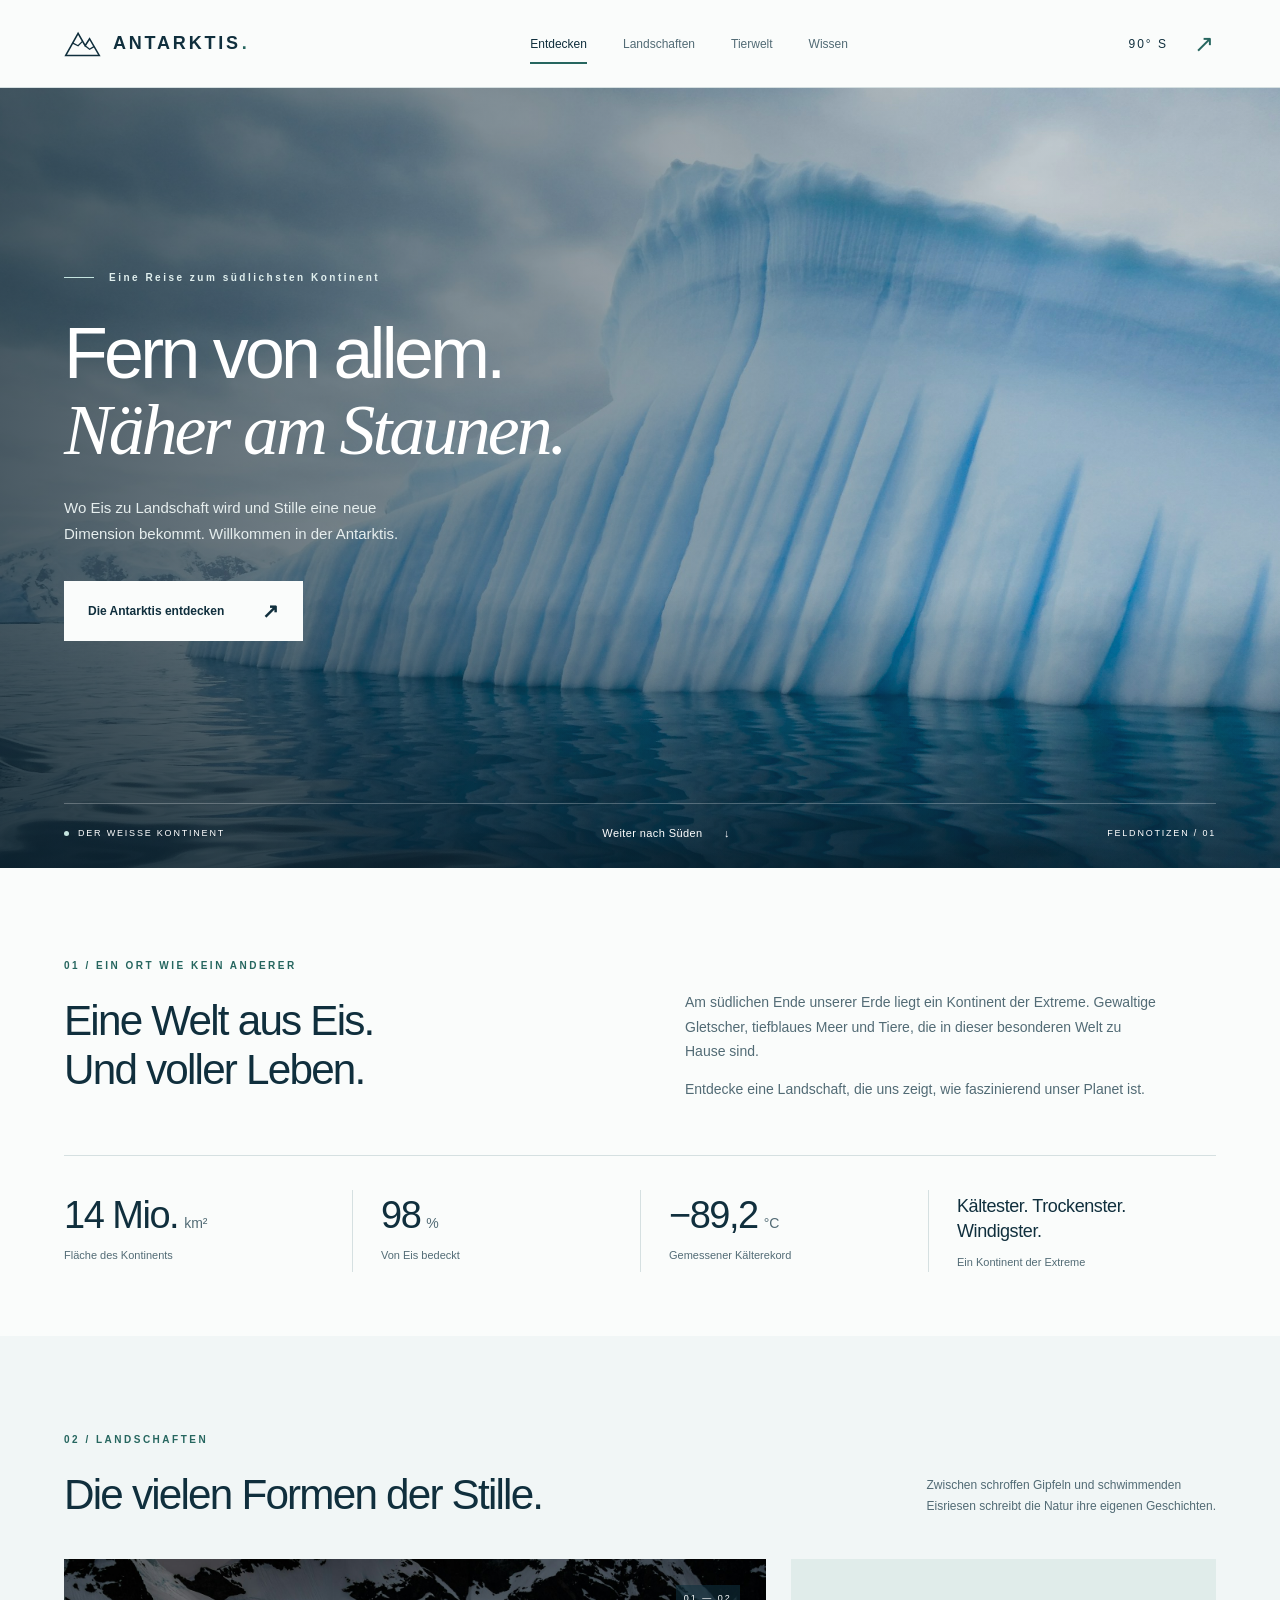
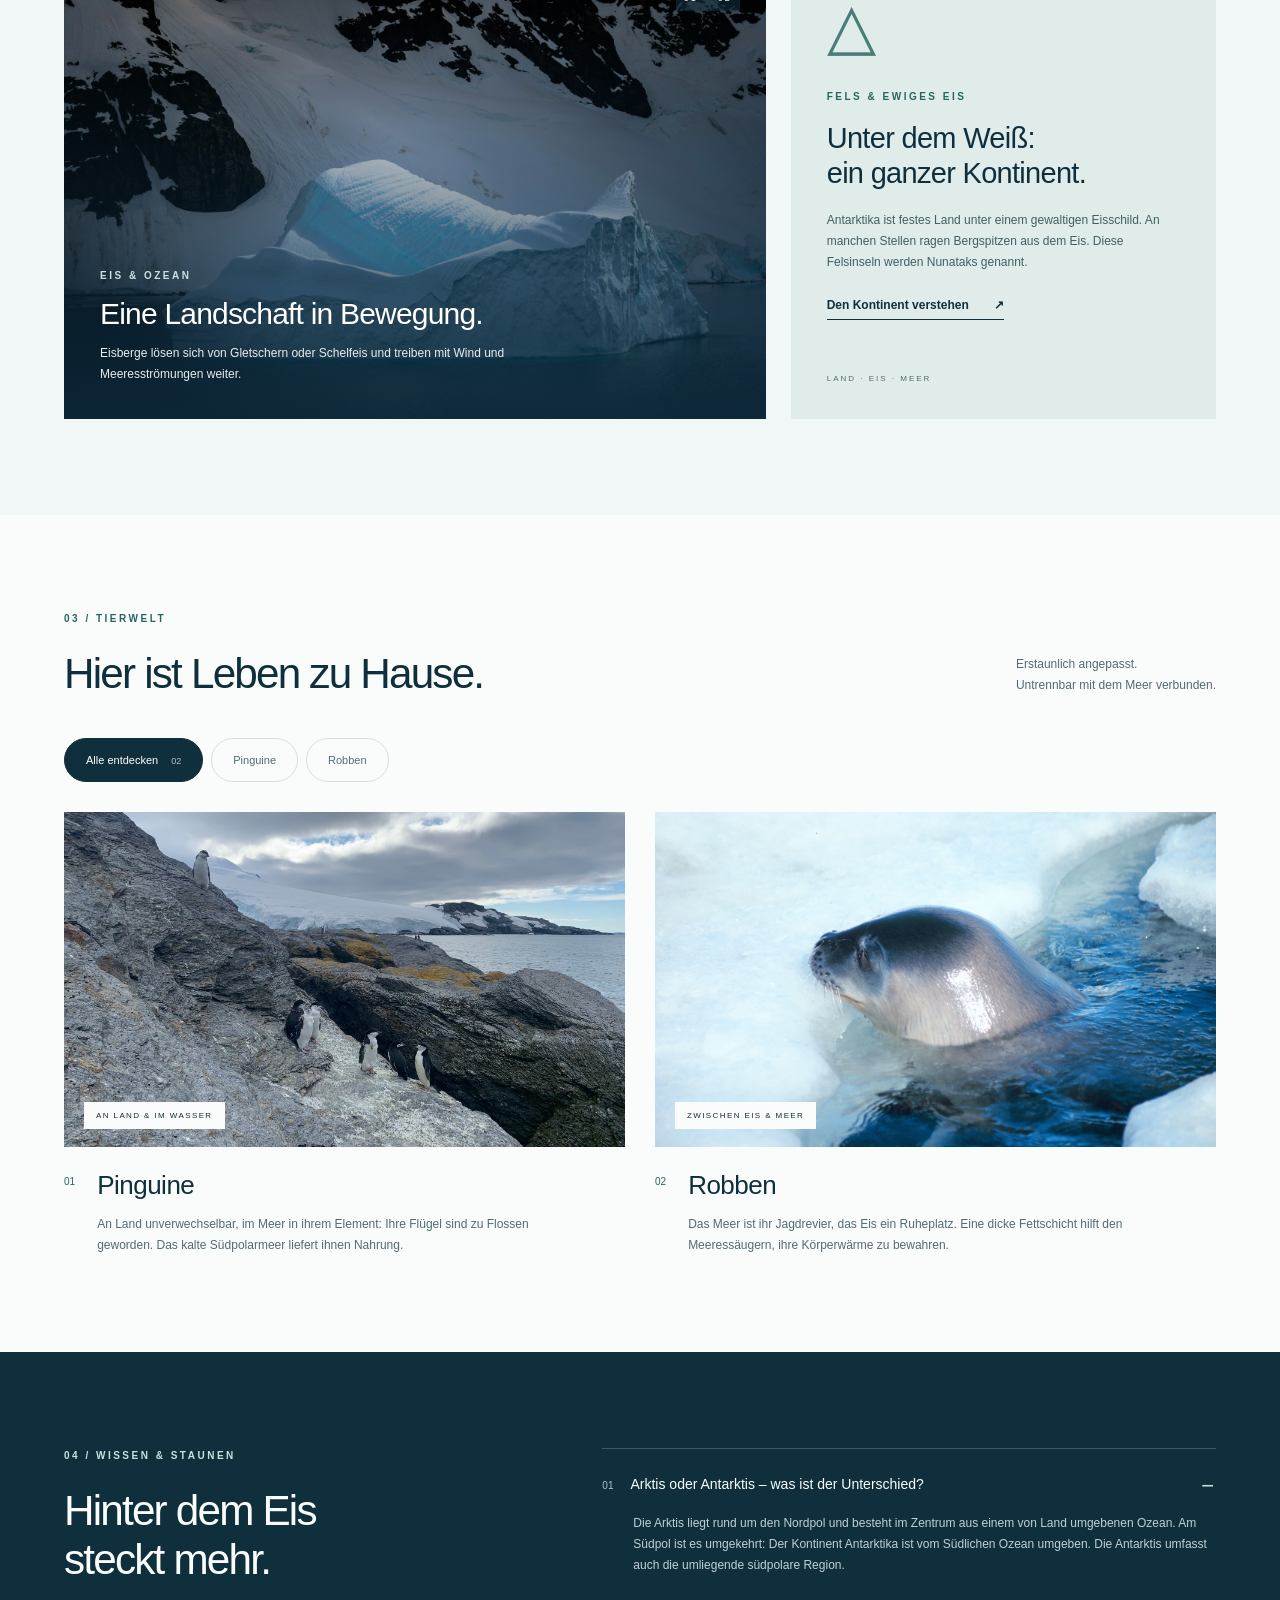
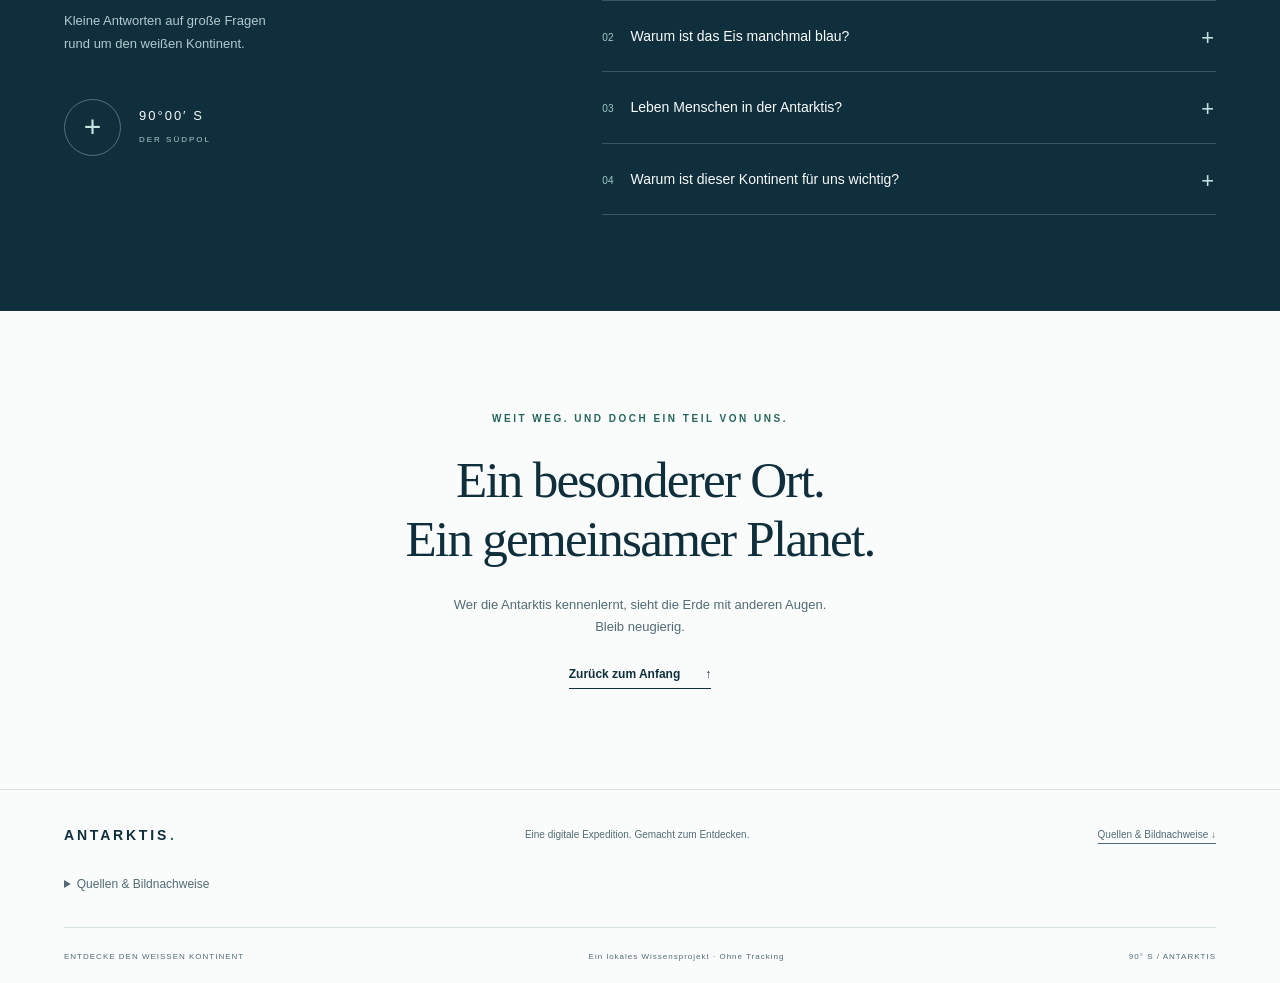
==== index.html @ d506fd6a "feat: Responsive Antarktis-Website mit Navigation und Tierfilter" ====
<!DOCTYPE html>
<html lang="de">
<head>
  <meta charset="UTF-8">
  <meta name="viewport" content="width=device-width, initial-scale=1.0">
  <meta name="description" content="Eine digitale Expedition in die Antarktis. Entdecke Landschaften aus Eis, eine faszinierende Tierwelt und den südlichsten Kontinent unserer Erde.">
  <meta name="theme-color" content="#102f3d">
  <title>Antarktis — Am Ende der Welt. Am Anfang des Staunens.</title>
  <link rel="icon" href="frontend/favicon.svg" type="image/svg+xml">
  <link rel="stylesheet" href="styles.css">
  <script src="scripts.js" defer></script>
</head>
<body>
  <a class="skip-link" href="#inhalt">Zum Inhalt springen</a>

  <!-- Navigation bleibt ohne JavaScript vollständig zugänglich. -->
  <header class="site-header">
    <a class="brand" href="#start" aria-label="Antarktis – Startseite">
      <svg class="brand-icon" viewBox="0 0 42 32" fill="none" aria-hidden="true">
        <path d="M2 29 16 4l8 14 5-8 11 19H2Z" stroke="currentColor" stroke-width="1.8"/>
        <path d="m10 15 6 3 5-5M24 18l5 4 5-3" stroke="currentColor" stroke-width="1.5"/>
      </svg>
      ANTARKTIS<span class="brand-dot">.</span>
    </a>
    <button class="menu-toggle" type="button" aria-expanded="false" aria-controls="main-navigation" hidden>
      Menü <span aria-hidden="true">☰</span>
    </button>
    <nav id="main-navigation" class="navigation" aria-label="Hauptnavigation">
      <a href="#start" aria-current="location">Entdecken</a>
      <a href="#landschaften">Landschaften</a>
      <a href="#tierwelt">Tierwelt</a>
      <a href="#wissen">Wissen</a>
    </nav>
    <span class="header-coordinate" aria-label="90 Grad südlicher Breite">
      90° S <span aria-hidden="true">↗</span>
    </span>
  </header>

  <main id="inhalt">
    <section class="hero" id="start" aria-labelledby="hero-title">
      <img class="hero-image" src="frontend/bilder_landschaft/hero-antarktis.jpg"
        alt="Blauer Eisberg vor schneebedeckten Bergen im antarktischen Meer"
        width="2400" height="1350" fetchpriority="high">
      <div class="hero-shade"></div>
      <div class="hero-content page-width">
        <p class="eyebrow"><span class="tiny-line"></span> Eine Reise zum südlichsten Kontinent</p>
        <h1 id="hero-title">Fern von allem.<br><em>Näher am Staunen.</em></h1>
        <p class="hero-description">Wo Eis zu Landschaft wird und Stille eine neue<br class="desktop-break"> Dimension bekommt. Willkommen in der Antarktis.</p>
        <a class="button button-light" href="#landschaften">
          Die Antarktis entdecken <span aria-hidden="true">↗</span>
        </a>
      </div>
      <div class="hero-bottom page-width">
        <span><span class="status-dot"></span> DER WEISSE KONTINENT</span>
        <a href="#ueberblick">Weiter nach Süden <span aria-hidden="true">↓</span></a>
        <span class="hero-edition">FELDNOTIZEN / 01</span>
      </div>
    </section>

    <!-- Fakten und Quellen: gerundete Werte; weiterführende Belege im Quellenbereich. -->
    <section class="intro page-width" id="ueberblick" aria-labelledby="intro-title">
      <div class="intro-copy">
        <p class="eyebrow section-label">01 / EIN ORT WIE KEIN ANDERER</p>
        <h2 id="intro-title">Eine Welt aus Eis.<br>Und voller Leben.</h2>
      </div>
      <div class="intro-detail">
        <p>Am südlichen Ende unserer Erde liegt ein Kontinent der Extreme. Gewaltige Gletscher, tiefblaues Meer und Tiere, die in dieser besonderen Welt zu Hause sind.</p>
        <p>Entdecke eine Landschaft, die uns zeigt, wie faszinierend unser Planet ist.</p>
      </div>
      <dl class="facts">
        <div>
          <dt>Fläche des Kontinents</dt>
          <dd>14 Mio.<span>km²</span></dd>
        </div>
        <div>
          <dt>Von Eis bedeckt</dt>
          <dd>98<span>%</span></dd>
        </div>
        <div>
          <dt>Gemessener Kälterekord</dt>
          <dd>−89,2<span>°C</span></dd>
        </div>
        <div class="fact-note">
          <dt>Ein Kontinent der Extreme</dt>
          <dd>Kältester. Trockenster.<br>Windigster.</dd>
        </div>
      </dl>
    </section>

    <section class="landscapes section-space" id="landschaften" aria-labelledby="landscapes-title">
      <div class="page-width">
        <div class="section-heading">
          <div>
            <p class="eyebrow section-label">02 / LANDSCHAFTEN</p>
            <h2 id="landscapes-title">Die vielen Formen der Stille.</h2>
          </div>
          <p>Zwischen schroffen Gipfeln und schwimmenden<br class="desktop-break"> Eisriesen schreibt die Natur ihre eigenen Geschichten.</p>
        </div>
        <div class="landscape-grid">
          <article class="landscape-feature">
            <img src="frontend/bilder_landschaft/eisberge.jpg"
              alt="Blauer Eisberg vor einer schneebedeckten antarktischen Bergwand"
              width="1800" height="1200" loading="lazy">
            <div class="image-caption">
              <span class="eyebrow">EIS & OZEAN</span>
              <h3>Eine Landschaft in Bewegung.</h3>
              <p>Eisberge lösen sich von Gletschern oder Schelfeis und treiben mit Wind und Meeresströmungen weiter.</p>
            </div>
            <span class="photo-index" aria-hidden="true">01 — 02</span>
          </article>
          <article class="landscape-note">
            <span class="line-art" aria-hidden="true">△</span>
            <p class="eyebrow">FELS & EWIGES EIS</p>
            <h3>Unter dem Weiß:<br>ein ganzer Kontinent.</h3>
            <p>Antarktika ist festes Land unter einem gewaltigen Eisschild. An manchen Stellen ragen Bergspitzen aus dem Eis. Diese Felsinseln werden Nunataks genannt.</p>
            <a class="text-link" href="#wissen">
              Den Kontinent verstehen <span aria-hidden="true">↗</span>
            </a>
            <span class="note-coordinate">LAND · EIS · MEER</span>
          </article>
        </div>
      </div>
    </section>

    <section class="wildlife page-width section-space" id="tierwelt" aria-labelledby="wildlife-title">
      <div class="section-heading">
        <div>
          <p class="eyebrow section-label">03 / TIERWELT</p>
          <h2 id="wildlife-title">Hier ist Leben zu Hause.</h2>
        </div>
        <p>Erstaunlich angepasst.<br>Untrennbar mit dem Meer verbunden.</p>
      </div>
      <!-- Filter werden erst mit JavaScript sichtbar; ohne JS sind alle Tiere lesbar. -->
      <div class="animal-filters" role="group" aria-label="Tierwelt filtern" hidden>
        <button type="button" data-filter="alle" aria-pressed="true">Alle entdecken <span>02</span></button>
        <button type="button" data-filter="pinguine" aria-pressed="false">Pinguine</button>
        <button type="button" data-filter="robben" aria-pressed="false">Robben</button>
      </div>
      <p class="sr-only" id="filter-status" role="status" aria-live="polite"></p>
      <div class="animal-grid">
        <article class="animal-card" data-category="pinguine">
          <div class="animal-image-wrap">
            <img src="frontend/bilder_tiere/pinguine.jpg"
              alt="Zügelpinguine auf der Felsküste von Coronation Island"
              width="3735" height="2801" loading="lazy">
            <span class="image-tag">AN LAND & IM WASSER</span>
          </div>
          <div class="animal-description">
            <span class="animal-number">01</span>
            <div>
              <h3>Pinguine</h3>
              <p>An Land unverwechselbar, im Meer in ihrem Element: Ihre Flügel sind zu Flossen geworden. Das kalte Südpolarmeer liefert ihnen Nahrung.</p>
            </div>
          </div>
        </article>
        <article class="animal-card" data-category="robben">
          <div class="animal-image-wrap">
            <img src="frontend/bilder_tiere/robbe.jpg"
              alt="Weddellrobbe schaut aus einem Atemloch im antarktischen Eis"
              width="1816" height="1196" loading="lazy">
            <span class="image-tag">ZWISCHEN EIS & MEER</span>
          </div>
          <div class="animal-description">
            <span class="animal-number">02</span>
            <div>
              <h3>Robben</h3>
              <p>Das Meer ist ihr Jagdrevier, das Eis ein Ruheplatz. Eine dicke Fettschicht hilft den Meeressäugern, ihre Körperwärme zu bewahren.</p>
            </div>
          </div>
        </article>
      </div>
    </section>

    <section class="knowledge section-space" id="wissen" aria-labelledby="knowledge-title">
      <div class="page-width knowledge-grid">
        <div>
          <p class="eyebrow section-label">04 / WISSEN & STAUNEN</p>
          <h2 id="knowledge-title">Hinter dem Eis<br>steckt mehr.</h2>
          <p class="knowledge-intro">Kleine Antworten auf große Fragen<br>rund um den weißen Kontinent.</p>
          <div class="south-marker" aria-hidden="true">
            <span>+</span>
            <p>90°00′ S<br><small>DER SÜDPOL</small></p>
          </div>
        </div>
        <div class="questions">
          <details open>
            <summary><span>01</span> Arktis oder Antarktis – was ist der Unterschied?</summary>
            <p>Die Arktis liegt rund um den Nordpol und besteht im Zentrum aus einem von Land umgebenen Ozean. Am Südpol ist es umgekehrt: Der Kontinent Antarktika ist vom Südlichen Ozean umgeben. Die Antarktis umfasst auch die umliegende südpolare Region.</p>
          </details>
          <details>
            <summary><span>02</span> Warum ist das Eis manchmal blau?</summary>
            <p>Dichtes Eis absorbiert rotes Licht stärker als blaues. Wenn Licht einen längeren Weg durch das Eis zurücklegt, wird der blaue Farbton besonders sichtbar. Viele kleine Luftblasen lassen Schnee und Eis dagegen weiß erscheinen.</p>
          </details>
          <details>
            <summary><span>03</span> Leben Menschen in der Antarktis?</summary>
            <p>Es gibt keine dauerhaft ansässige Bevölkerung. Menschen leben und arbeiten zeitweise auf Forschungsstationen – im Sommer deutlich mehr als im Winter. Sie untersuchen unter anderem Eis, Klima und Ökosysteme.</p>
          </details>
          <details>
            <summary><span>04</span> Warum ist dieser Kontinent für uns wichtig?</summary>
            <p>Antarktisches Eis speichert einen großen Teil des Süßwassers der Erde. Eisbohrkerne bewahren Hinweise auf das Klima vergangener Zeiten. Und der Südliche Ozean spielt eine wichtige Rolle im weltweiten Austausch von Wärme und Wasser.</p>
          </details>
        </div>
      </div>
    </section>

    <section class="closing page-width">
      <p class="eyebrow section-label">WEIT WEG. UND DOCH EIN TEIL VON UNS.</p>
      <h2>Ein besonderer Ort.<br>Ein gemeinsamer Planet.</h2>
      <p>Wer die Antarktis kennenlernt, sieht die Erde mit anderen Augen.<br>Bleib neugierig.</p>
      <a class="text-link" href="#start">Zurück zum Anfang <span aria-hidden="true">↑</span></a>
    </section>
  </main>

  <footer class="site-footer">
    <div class="page-width">
      <div class="footer-top">
        <a class="brand" href="#start">ANTARKTIS<span class="brand-dot">.</span></a>
        <p>Eine digitale Expedition. Gemacht zum Entdecken.</p>
        <a href="#quellen">Quellen & Bildnachweise ↓</a>
      </div>
      <details id="quellen" class="sources">
        <summary>Quellen & Bildnachweise</summary>
        <p>Diese Website funktioniert vollständig offline. Die folgenden weiterführenden Quellen benötigen eine Internetverbindung.</p>
        <ul>
          <li><a href="https://www.usap.gov/aboutthecontinent/">U.S. Antarctic Program – Kontinent, Fläche und Eisbedeckung</a></li>
          <li><a href="https://www.bas.ac.uk/about/where-we-work/antarctica/">British Antarctic Survey – Landschaft, Eis und Forschung</a></li>
          <li><a href="https://legacy.bas.ac.uk/about_antarctica/geography/weather/temperatures.php">British Antarctic Survey – Temperaturen und Kälterekord (Wostok, 1983)</a></li>
          <li><a href="https://www.antarctica.gov.au/about-antarctica/animals/">Australian Antarctic Program – Tierwelt</a></li>
          <li><a href="https://nsidc.org/learn/parts-cryosphere/glaciers/glacier-quick-facts">NSIDC – Warum Gletschereis blau ist</a></li>
          <li><a href="docs/BILDQUELLEN.md">Lokale Bildnachweise mit Urhebern und Lizenzen</a></li>
        </ul>
        <h3>Bildnachweise</h3>
        <ul>
          <li>Titelbild: Derek Oyen, Unsplash-Lizenz.</li>
          <li>Eisberg: James Eades, Unsplash-Lizenz.</li>
          <li>Zügelpinguine: Morhua, CC0 1.0.</li>
          <li>Weddellrobbe: Foto Giuseppe Zibordi; Credit Michael Van Woert, NOAA NESDIS, ORA; Public Domain gemäß NOAA-Freigabe.</li>
        </ul>
      </details>
      <div class="footer-bottom">
        <span>ENTDECKE DEN WEISSEN KONTINENT</span>
        <span>Ein lokales Wissensprojekt · Ohne Tracking</span>
        <span>90° S / ANTARKTIS</span>
      </div>
    </div>
  </footer>
</body>
</html>
---- styles.css ----
/* 01 — Designsystem: Farben, Abstände und Schriften zentral anpassen. */
:root {
  --ink: #102f3d;
  --muted: #526b75;
  --ice: #f1f6f6;
  --paper: #fafcfb;
  --teal: #26665f;
  --mint: #c4e4df;
  --line: #d5e0e1;
  --page: 1264px;
  --gutter: clamp(22px, 5vw, 80px);
  --header-height: 88px;
}
* { box-sizing: border-box; }
html { scroll-behavior: smooth; scroll-padding-top: calc(var(--header-height) + 24px); }
body { margin: 0; background: var(--paper); color: var(--ink); font-family: Arial, Helvetica, sans-serif; -webkit-font-smoothing: antialiased; }
button, a, summary { -webkit-tap-highlight-color: transparent; }
button { font: inherit; }
a { color: inherit; text-underline-offset: 5px; }
button, summary { cursor: pointer; }
img { display: block; max-width: 100%; object-fit: cover; }
svg { display: block; }
h1, h2, h3, p { margin: 0; }
p { line-height: 1.75; }
h2 { font-size: clamp(32px, 3.3vw, 48px); line-height: 1.16; font-weight: 500; letter-spacing: -1.8px; }
h3 { font-weight: 500; }
[hidden] { display: none !important; }
:focus-visible { outline: 3px solid #33867b; outline-offset: 6px; }
.page-width { width: min(var(--page), calc(100% - var(--gutter) * 2)); margin-inline: auto; }
.section-space { padding-block: 96px; }
.eyebrow { font-size: 10px; font-weight: 600; letter-spacing: 2.5px; line-height: 1.6; }
.section-label { color: var(--teal); margin-bottom: 23px; }
.sr-only { position: absolute; width: 1px; height: 1px; padding: 0; overflow: hidden; clip-path: inset(50%); white-space: nowrap; }
.skip-link { position: fixed; left: 20px; top: -100px; background: white; color: var(--ink); padding: 15px; z-index: 100; }
.skip-link:focus { top: 12px; }

/* 02 — Navigation. Der mobile Zustand wird über aria-expanded gesteuert. */
.site-header { height: var(--header-height); padding-inline: var(--gutter); display: flex; align-items: center; justify-content: space-between; gap: 30px; position: sticky; top: 0; z-index: 20; background: var(--paper); border-bottom: 1px solid var(--line); }
.brand { display: inline-flex; gap: 12px; align-items: center; font-size: 18px; font-weight: 700; letter-spacing: 2.8px; text-decoration: none; white-space: nowrap; }
.brand-icon { width: 37px; height: 32px; }
.brand-dot { color: var(--teal); margin-left: -11px; }
.navigation { display: flex; align-items: center; gap: 36px; height: 100%; }
.navigation a { display: flex; align-items: center; height: 100%; position: relative; font-size: 12px; color: var(--muted); text-decoration: none; }
.navigation a::after { content: ''; position: absolute; left: 0; right: 0; bottom: 23px; height: 2px; background: var(--teal); transform: scaleX(0); transition: transform .2s; }
.navigation a:hover, .navigation a[aria-current] { color: var(--ink); }
.navigation a:hover::after, .navigation a[aria-current]::after { transform: scaleX(1); }
.header-coordinate { font-size: 12px; letter-spacing: 2px; display: flex; gap: 26px; align-items: center; }
.header-coordinate span { font-size: 24px; color: var(--teal); }
.menu-toggle { display: none; }

/* 03 — Titelbild: eigene Bildebene für verständliche Alternativtexte. */
.hero { min-height: 680px; height: min(780px, calc(100svh - var(--header-height))); position: relative; color: white; background: #2b4a5a; display: flex; flex-direction: column; justify-content: center; }
.hero-image, .hero-shade { position: absolute; inset: 0; width: 100%; height: 100%; }
.hero-image { object-position: center 55%; }
.hero-shade { background: linear-gradient(90deg, rgba(8,30,43,.73), rgba(8,30,43,.22) 80%), linear-gradient(0deg, rgba(8,30,43,.60), transparent 36%); }
.hero-content { position: relative; padding-bottom: 45px; }
.hero .eyebrow { display: flex; align-items: center; gap: 15px; color: #e0efee; margin-bottom: 29px; }
.tiny-line { height: 1px; width: 30px; background: var(--mint); }
h1 { font-size: clamp(48px, 5.6vw, 82px); line-height: 1.07; letter-spacing: -3.7px; font-weight: 500; }
h1 em { font-family: Georgia, 'Times New Roman', serif; font-weight: 400; letter-spacing: -3px; }
.hero-description { font-size: 15px; margin-top: 26px; color: #e6eeee; }
.button { display: inline-flex; align-items: center; justify-content: space-between; gap: 38px; padding: 18px 24px; font-size: 12px; font-weight: 600; text-decoration: none; transition: background .2s, transform .2s; }
.button-light { color: var(--ink); background: var(--paper); margin-top: 34px; }
.button-light:hover { background: var(--mint); transform: translateY(-2px); }
.button span { font-size: 20px; }
.hero-bottom { position: absolute; bottom: 29px; left: 0; right: 0; display: flex; justify-content: space-between; align-items: center; border-top: 1px solid #ffffff40; padding-top: 23px; font-size: 9px; letter-spacing: 1.8px; }
.hero-bottom > span:first-child { display: flex; align-items: center; gap: 9px; }
.status-dot { width: 5px; height: 5px; border-radius: 50%; background: var(--mint); }
.hero-bottom a { text-decoration: none; letter-spacing: .4px; font-size: 11px; }
.hero-bottom a span { padding-left: 18px; }

/* 04 — Editoriale Inhaltsbereiche und Landschaften. */
.intro { padding-block: 90px 64px; display: grid; grid-template-columns: 1fr 1fr; gap: 54px 90px; }
.intro-detail { padding-top: 32px; color: var(--muted); font-size: 14px; max-width: 480px; }
.intro-detail p + p { margin-top: 13px; }
.facts { grid-column: 1 / -1; display: grid; grid-template-columns: repeat(4, 1fr); border-top: 1px solid var(--line); margin: 0; padding-top: 34px; }
.facts > div { padding: 4px 28px; border-left: 1px solid var(--line); display: flex; flex-direction: column-reverse; justify-content: flex-end; gap: 12px; }
.facts > div:first-child { padding-left: 0; border: 0; }
.facts dt { font-size: 11px; color: var(--muted); }
.facts dd { margin: 0; font-size: 38px; font-weight: 400; letter-spacing: -1.5px; }
.facts dd span { font-size: 14px; letter-spacing: 0; margin-left: 6px; color: var(--muted); }
.facts .fact-note dd { font-size: 18px; letter-spacing: -.4px; line-height: 1.4; }
.landscapes { background: var(--ice); }
.section-heading { display: flex; align-items: flex-end; justify-content: space-between; gap: 40px; margin-bottom: 39px; }
.section-heading > p { font-size: 12px; color: var(--muted); padding-bottom: 3px; }
.landscape-grid { display: grid; grid-template-columns: 1.65fr 1fr; gap: 25px; }
.landscape-feature { position: relative; min-height: 460px; overflow: hidden; background: #244a60; color: white; }
.landscape-feature::after { content: ''; position: absolute; inset: 0; background: linear-gradient(0deg, #0c283bec, #102f3d00 90%); }
.landscape-feature > img { width: 100%; height: 100%; position: absolute; inset: 0; }
.image-caption { position: absolute; z-index: 1; left: 36px; right: 36px; bottom: 34px; }
.image-caption .eyebrow { color: #c5e3e3; }
.image-caption h3 { font-size: 30px; letter-spacing: -.8px; margin-top: 13px; }
.image-caption p { font-size: 12px; color: #e6eeee; max-width: 440px; margin-top: 12px; }
.photo-index { position: absolute; top: 26px; right: 26px; font-size: 9px; letter-spacing: 2px; z-index: 1; background: #102f3d99; padding: 8px; }
.landscape-note { padding: 36px; background: #e0ecea; position: relative; display: flex; flex-direction: column; align-items: flex-start; }
.line-art { font-family: Georgia, serif; font-size: 64px; line-height: 1; color: #497d78; margin-bottom: 30px; }
.landscape-note .eyebrow { color: var(--teal); }
.landscape-note h3 { font-size: 29px; letter-spacing: -.7px; line-height: 1.2; margin-top: 16px; }
.landscape-note > p:not(.eyebrow) { font-size: 12px; color: #415e63; margin-top: 19px; }
.text-link { display: inline-flex; align-items: center; justify-content: space-between; gap: 25px; font-size: 12px; font-weight: 600; padding-bottom: 7px; border-bottom: 1px solid currentColor; text-decoration: none; }
.text-link:hover { color: var(--teal); }
.landscape-note .text-link { margin-block: 25px 35px; }
.note-coordinate { font-size: 8px; letter-spacing: 2px; color: var(--muted); margin-top: auto; }

/* 05 — Tierfilter: hidden entfernt Karten auch aus dem Accessibility-Baum. */
.animal-filters { display: flex; gap: 8px; margin-bottom: 30px; }
.animal-filters button { border: 1px solid var(--line); color: var(--muted); background: transparent; border-radius: 30px; padding: 11px 21px; font-size: 11px; min-height: 44px; }
.animal-filters button[aria-pressed="true"] { background: var(--ink); color: white; border-color: var(--ink); }
.animal-filters button:hover { border-color: var(--ink); }
.animal-filters button span { padding-left: 10px; opacity: .7; font-size: 9px; }
.animal-grid { display: grid; grid-template-columns: 1fr 1fr; gap: 30px; }
.animal-image-wrap { position: relative; overflow: hidden; background: var(--ice); }
.animal-image-wrap img { width: 100%; height: 335px; transition: transform .5s; }
.animal-card:hover img { transform: scale(1.025); }
.image-tag { position: absolute; bottom: 18px; left: 20px; padding: 9px 12px; background: var(--paper); color: var(--ink); font-size: 8px; letter-spacing: 1.4px; }
.animal-description { display: flex; gap: 22px; padding-top: 23px; }
.animal-number { font-size: 10px; color: var(--teal); padding-top: 6px; }
.animal-description h3 { font-size: 26px; letter-spacing: -.5px; }
.animal-description p { font-size: 12px; color: var(--muted); margin-top: 13px; max-width: 460px; }

/* 06 — Native Details bleiben ohne Skript per Tastatur bedienbar. */
.knowledge { background: var(--ink); color: var(--paper); }
.knowledge-grid { display: grid; grid-template-columns: 1fr 1.4fr; gap: 100px; }
.knowledge .section-label { color: var(--mint); }
.knowledge-intro { font-size: 13px; color: #b4c9ce; margin-top: 25px; }
.south-marker { display: flex; gap: 18px; align-items: center; margin-top: 43px; }
.south-marker > span { width: 57px; height: 57px; border-radius: 50%; border: 1px solid #54707c; display: grid; place-items: center; font-size: 30px; font-weight: 200; color: var(--mint); }
.south-marker p { font-size: 13px; letter-spacing: 2px; }
.south-marker small { font-size: 8px; color: #b4c9ce; }
.questions details { border-top: 1px solid #3d5763; padding-block: 24px; }
.questions details:last-child { border-bottom: 1px solid #3d5763; }
.questions summary { list-style: none; display: flex; align-items: baseline; gap: 17px; font-size: 14px; line-height: 1.6; padding-right: 30px; position: relative; }
.questions summary::-webkit-details-marker { display: none; }
.questions summary > span { color: #a2c8c6; font-size: 10px; }
.questions summary::after { content: '+'; position: absolute; right: 2px; font-size: 22px; top: -5px; color: var(--mint); }
.questions details[open] summary::after { content: '−'; }
.questions details p { font-size: 12px; color: #c0d0d5; padding-left: 31px; padding-top: 17px; }
.closing { text-align: center; padding-block: 100px; }
.closing h2 { font-family: Georgia, 'Times New Roman', serif; font-size: clamp(38px, 4vw, 56px); letter-spacing: -1.8px; }
.closing > p:not(.eyebrow) { color: var(--muted); font-size: 13px; margin-top: 25px; }
.closing .text-link { margin-top: 28px; }
.site-footer { border-top: 1px solid var(--line); padding-block: 36px 22px; }
.footer-top { display: flex; align-items: center; justify-content: space-between; gap: 24px; }
.footer-top .brand { font-size: 14px; }
.footer-top p, .footer-top > a:last-child { font-size: 10px; color: var(--muted); }
.footer-bottom { display: flex; justify-content: space-between; gap: 20px; padding-top: 24px; margin-top: 29px; border-top: 1px solid var(--line); color: var(--muted); font-size: 8px; letter-spacing: 1px; }
.sources { margin-top: 26px; font-size: 12px; color: var(--muted); }
.sources summary { width: fit-content; padding: 7px 0; }
.sources p { margin-top: 15px; }
.sources ul { padding-left: 20px; line-height: 2; }

/* 07 — Responsive Layout, ohne separate mobile Inhalte. */
@media (min-width: 1600px) { .site-header { padding-inline: max(var(--gutter), calc((100vw - var(--page)) / 2)); } }
@media (max-width: 1000px) {
  .header-coordinate { display: none; }
  .navigation { gap: 25px; }
  .hero { min-height: 620px; }
  .intro { gap: 45px; }
  .facts > div { padding-inline: 20px; }
  .facts dd { font-size: 30px; }
  .section-heading { align-items: flex-start; }
  .section-heading > p { max-width: 250px; }
  .landscape-grid { grid-template-columns: 1.25fr 1fr; }
  .landscape-note { padding: 28px; }
  .image-caption { left: 28px; right: 28px; }
  .animal-image-wrap img { height: 280px; }
  .knowledge-grid { gap: 45px; }
}
@media (max-width: 760px) {
  :root { --header-height: 72px; }
  .site-header { gap: 16px; height: auto; min-height: var(--header-height); flex-wrap: wrap; padding-block: 18px; }
  .brand { font-size: 15px; gap: 10px; letter-spacing: 2px; }
  .brand-icon { width: 30px; height: 26px; }
  .brand-dot { margin-left: -9px; }
  .js .menu-toggle { display: inline-flex; align-items: center; gap: 12px; background: transparent; border: 1px solid var(--line); padding: 10px 12px; font-size: 11px; min-height: 44px; margin-block: -8px; color: var(--ink); }
  .navigation { width: 100%; height: auto; justify-content: space-between; gap: 12px; padding-block: 14px 4px; }
  .js .navigation { display: none; }
  .js .navigation.is-open { display: flex; }
  .navigation a { font-size: 11px; min-height: 36px; }
  .navigation a::after { bottom: 0; }
  .hero { min-height: 620px; height: calc(92svh - var(--header-height)); max-height: 780px; }
  h1 { font-size: clamp(43px, 8vw, 62px); letter-spacing: -2px; }
  h1 em { letter-spacing: -2px; }
  .hero .eyebrow { font-size: 8px; letter-spacing: 1.8px; gap: 10px; margin-bottom: 25px; }
  .tiny-line { width: 20px; }
  .hero-description { font-size: 13px; max-width: 350px; }
  .hero-content { padding-bottom: 30px; }
  .hero-bottom { font-size: 7px; letter-spacing: 1px; }
  .hero-bottom a { font-size: 10px; }
  .hero-edition { display: none; }
  .desktop-break { display: none; }
  .intro { padding-block: 60px; grid-template-columns: 1fr; gap: 26px; }
  .intro-detail { padding-top: 0; }
  .facts { grid-template-columns: 1fr 1fr; gap: 30px 0; margin-top: 12px; }
  .facts > div:nth-child(3) { border-left: 0; padding-left: 0; }
  .facts dt { font-size: 10px; }
  .facts .fact-note dd { font-size: 16px; }
  .section-space { padding-block: 60px; }
  .section-heading { display: block; }
  .section-heading > p { margin-top: 22px; max-width: 400px; }
  .landscape-grid { grid-template-columns: 1fr; }
  .landscape-feature { min-height: 400px; }
  .landscape-note { padding: 30px; }
  .line-art { margin-bottom: 20px; }
  .animal-grid { grid-template-columns: 1fr; gap: 40px; }
  .animal-filters { gap: 6px; flex-wrap: wrap; }
  .animal-filters button { padding-inline: 16px; }
  .animal-image-wrap img { height: auto; aspect-ratio: 4 / 3; }
  .animal-description { gap: 18px; }
  .knowledge-grid { grid-template-columns: 1fr; gap: 40px; }
  .south-marker { display: none; }
  .questions summary { font-size: 13px; }
  .closing { padding-block: 70px; }
  .footer-top { flex-wrap: wrap; }
  .footer-top p { width: 100%; order: 3; }
  .footer-bottom { flex-wrap: wrap; font-size: 7px; gap: 14px; }
}
@media (prefers-reduced-motion: reduce) {
  html { scroll-behavior: auto; }
  *, *::before, *::after { transition: none !important; animation: none !important; }
}
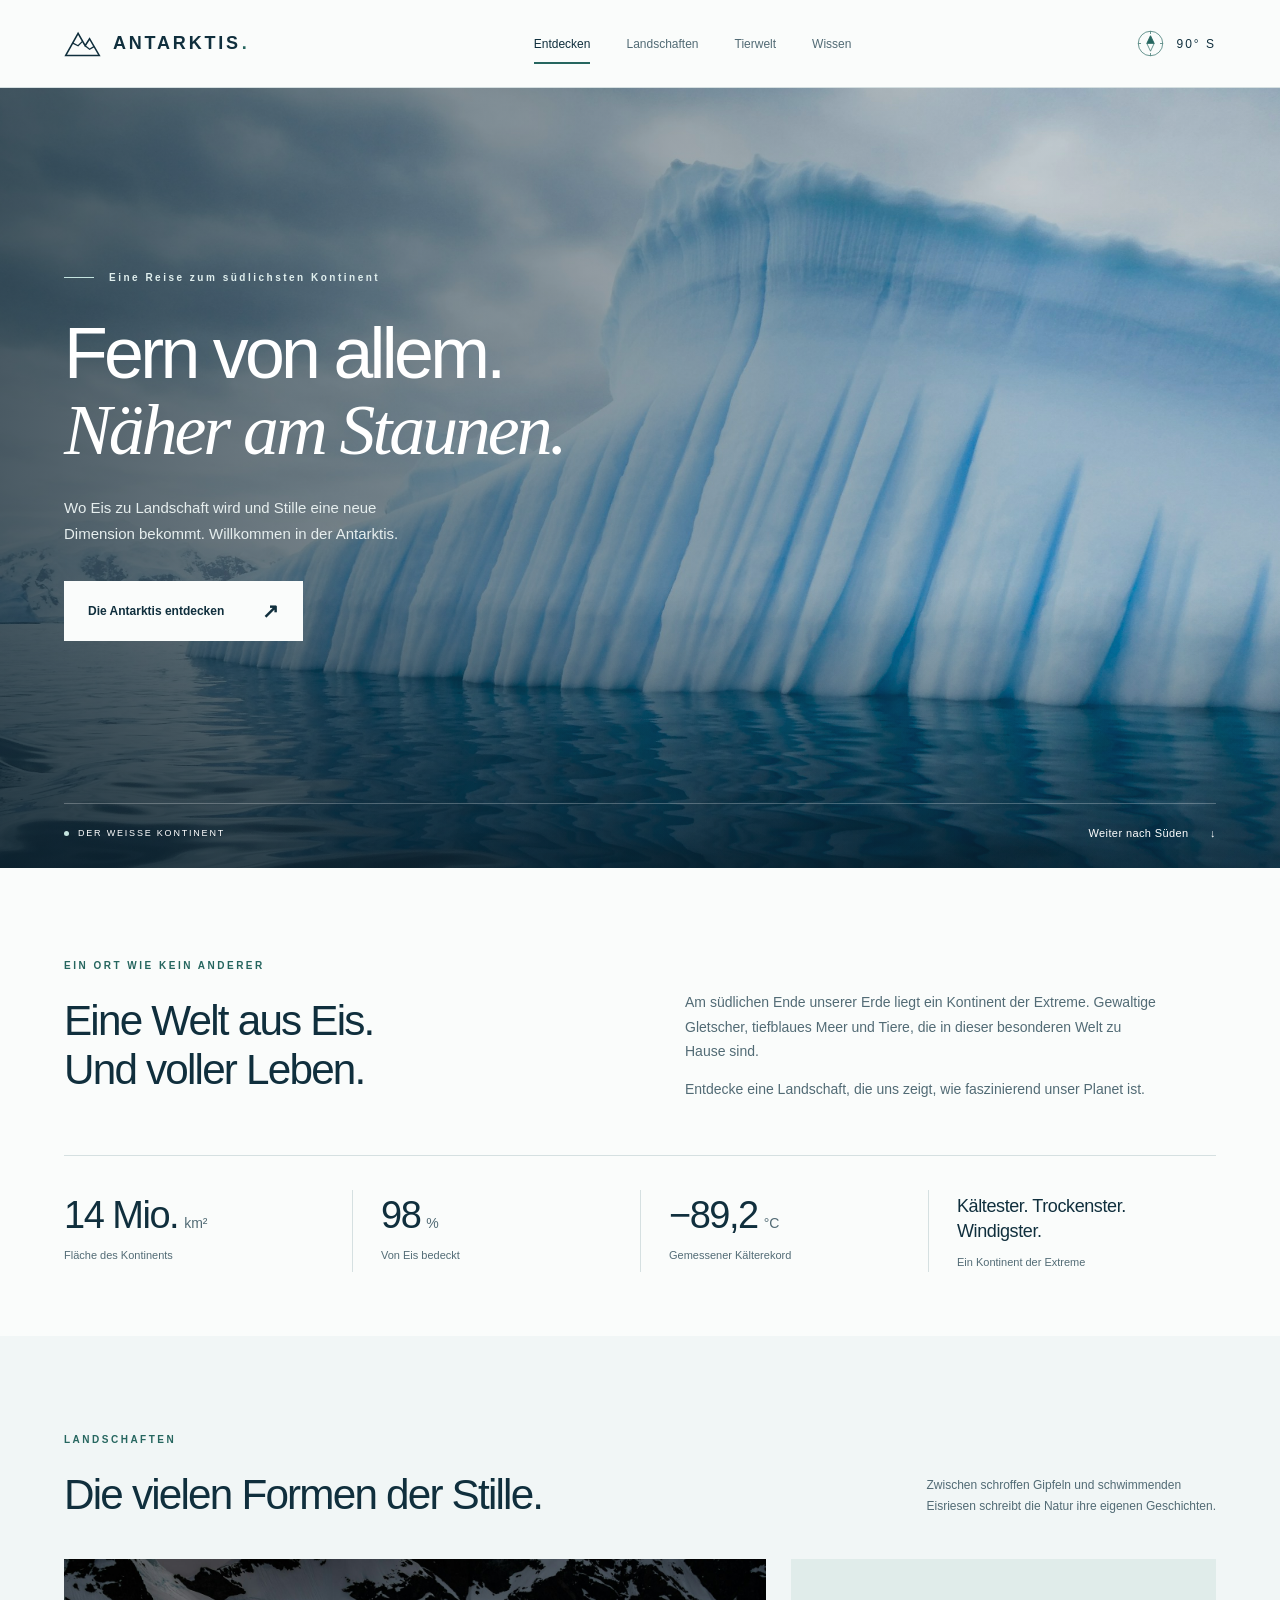
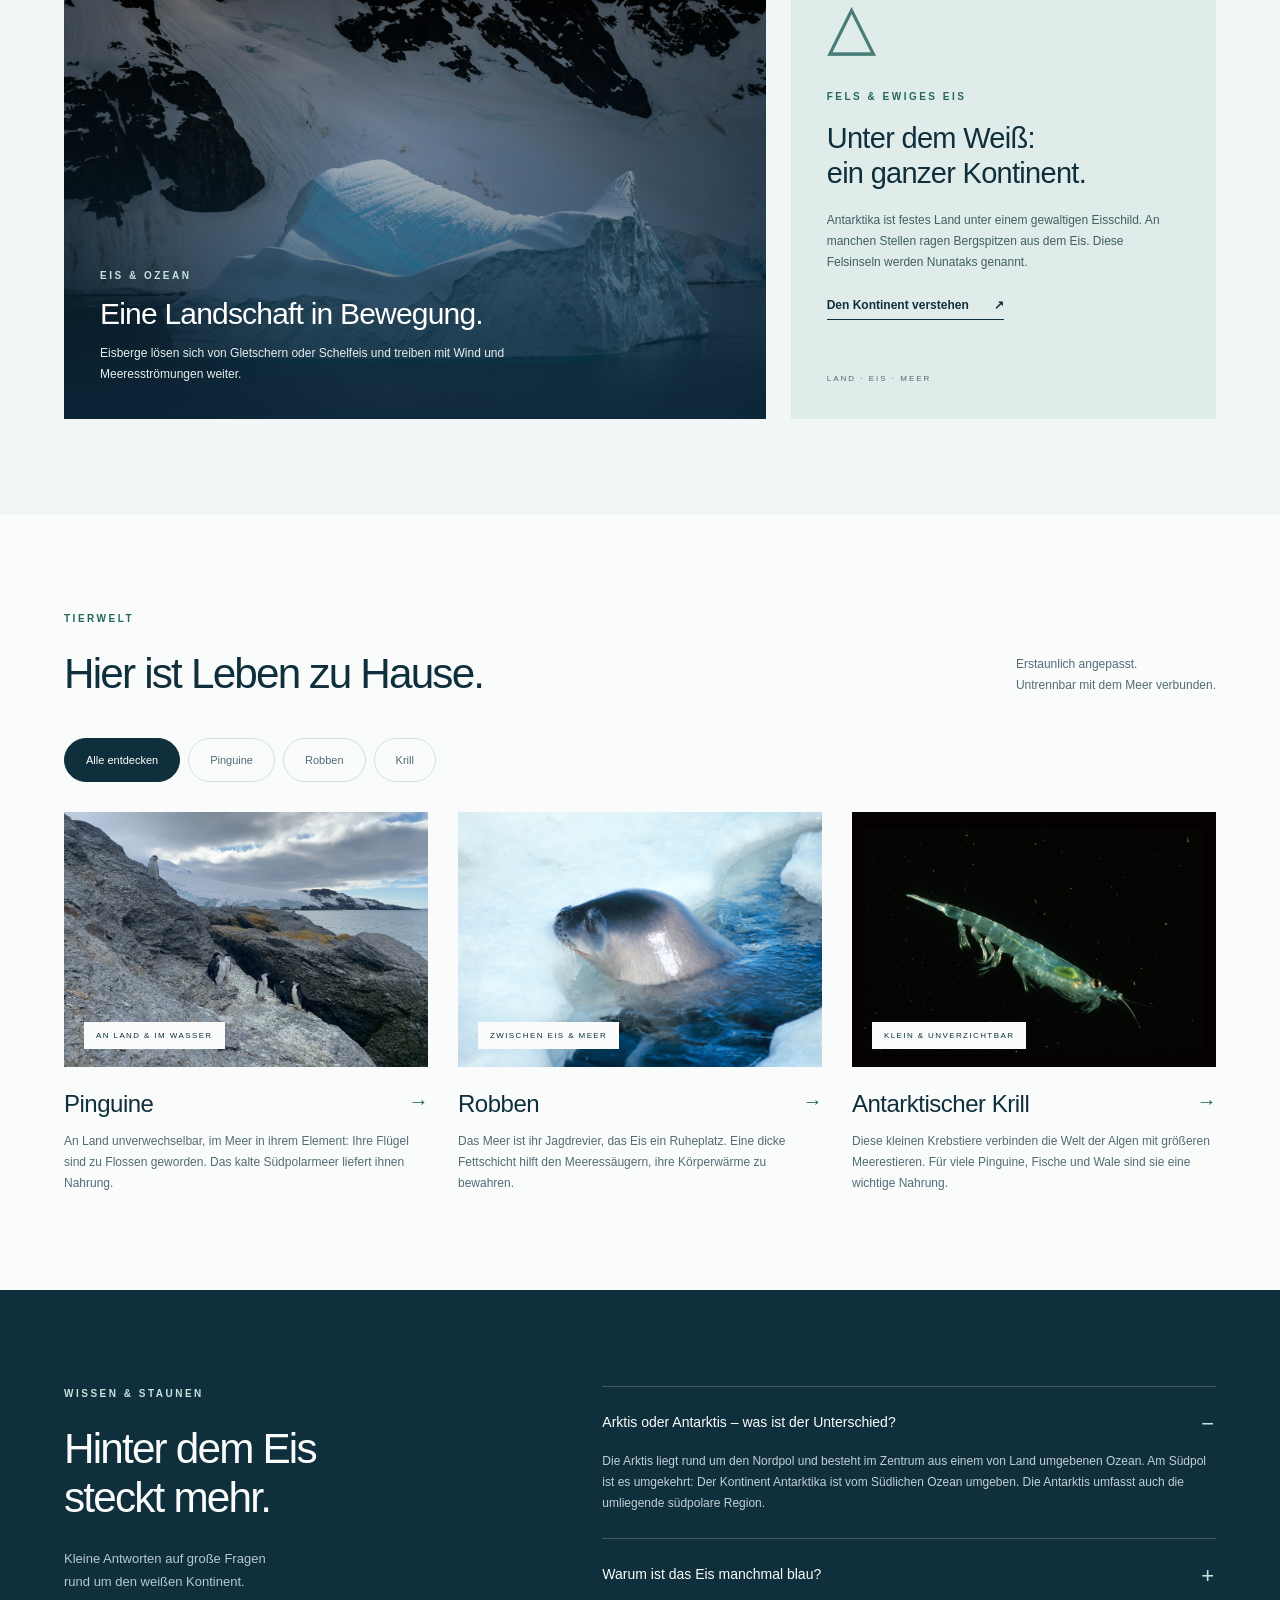
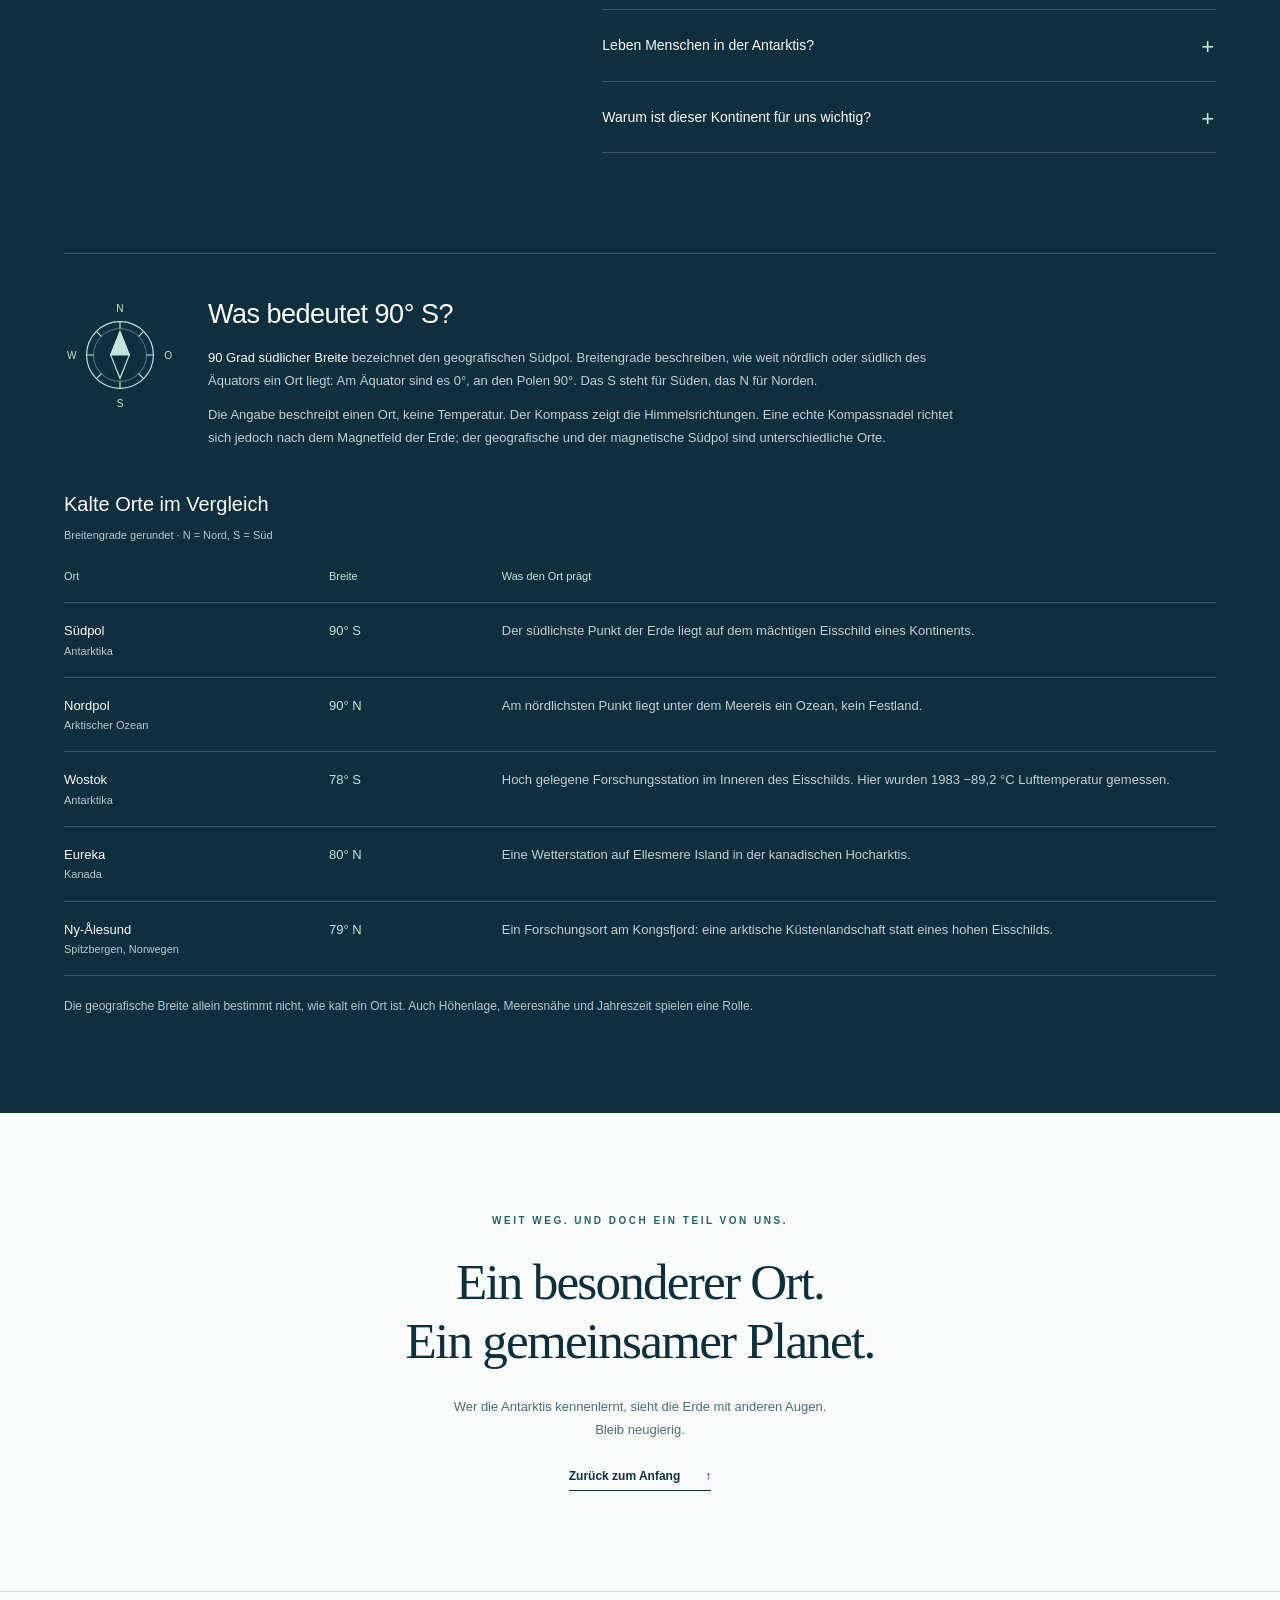
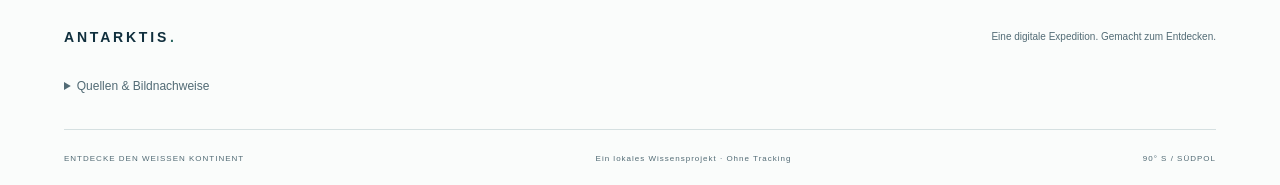
==== commit 87d4a417: "Antarktis-Website mit lokalen Bildern und Tierwelt-Wissensseite erstellen Erste vollständige Version" ====
--- a/index.html
+++ b/index.html
@@ -31,8 +31,13 @@
       <a href="#tierwelt">Tierwelt</a>
       <a href="#wissen">Wissen</a>
     </nav>
-    <span class="header-coordinate" aria-label="90 Grad südlicher Breite">
-      90° S <span aria-hidden="true">↗</span>
+    <span class="header-coordinate" aria-label="Südpol: 90 Grad südlicher Breite">
+      <svg class="compass-icon" viewBox="0 0 64 64" aria-hidden="true" focusable="false">
+        <circle cx="32" cy="32" r="27"/>
+        <path d="M32 5v6m27 21h-6M32 59v-6M5 32h6M32 15l8 17-8 17-8-17Z"/>
+        <path class="compass-needle" d="m32 15 8 17H24Z"/>
+      </svg>
+      90° S
     </span>
   </header>
 
@@ -53,14 +58,13 @@
       <div class="hero-bottom page-width">
         <span><span class="status-dot"></span> DER WEISSE KONTINENT</span>
         <a href="#ueberblick">Weiter nach Süden <span aria-hidden="true">↓</span></a>
-        <span class="hero-edition">FELDNOTIZEN / 01</span>
       </div>
     </section>
 
     <!-- Fakten und Quellen: gerundete Werte; weiterführende Belege im Quellenbereich. -->
     <section class="intro page-width" id="ueberblick" aria-labelledby="intro-title">
       <div class="intro-copy">
-        <p class="eyebrow section-label">01 / EIN ORT WIE KEIN ANDERER</p>
+        <p class="eyebrow section-label"> EIN ORT WIE KEIN ANDERER</p>
         <h2 id="intro-title">Eine Welt aus Eis.<br>Und voller Leben.</h2>
       </div>
       <div class="intro-detail">
@@ -91,7 +95,7 @@
       <div class="page-width">
         <div class="section-heading">
           <div>
-            <p class="eyebrow section-label">02 / LANDSCHAFTEN</p>
+            <p class="eyebrow section-label"> LANDSCHAFTEN</p>
             <h2 id="landscapes-title">Die vielen Formen der Stille.</h2>
           </div>
           <p>Zwischen schroffen Gipfeln und schwimmenden<br class="desktop-break"> Eisriesen schreibt die Natur ihre eigenen Geschichten.</p>
@@ -106,7 +110,6 @@
               <h3>Eine Landschaft in Bewegung.</h3>
               <p>Eisberge lösen sich von Gletschern oder Schelfeis und treiben mit Wind und Meeresströmungen weiter.</p>
             </div>
-            <span class="photo-index" aria-hidden="true">01 — 02</span>
           </article>
           <article class="landscape-note">
             <span class="line-art" aria-hidden="true">△</span>
@@ -125,48 +128,59 @@
     <section class="wildlife page-width section-space" id="tierwelt" aria-labelledby="wildlife-title">
       <div class="section-heading">
         <div>
-          <p class="eyebrow section-label">03 / TIERWELT</p>
+          <p class="eyebrow section-label"> TIERWELT</p>
           <h2 id="wildlife-title">Hier ist Leben zu Hause.</h2>
         </div>
         <p>Erstaunlich angepasst.<br>Untrennbar mit dem Meer verbunden.</p>
       </div>
       <!-- Filter werden erst mit JavaScript sichtbar; ohne JS sind alle Tiere lesbar. -->
       <div class="animal-filters" role="group" aria-label="Tierwelt filtern" hidden>
-        <button type="button" data-filter="alle" aria-pressed="true">Alle entdecken <span>02</span></button>
+        <button type="button" data-filter="alle" aria-pressed="true">Alle entdecken</button>
         <button type="button" data-filter="pinguine" aria-pressed="false">Pinguine</button>
         <button type="button" data-filter="robben" aria-pressed="false">Robben</button>
+        <button type="button" data-filter="krill" aria-pressed="false">Krill</button>
       </div>
       <p class="sr-only" id="filter-status" role="status" aria-live="polite"></p>
       <div class="animal-grid">
         <article class="animal-card" data-category="pinguine">
-          <div class="animal-image-wrap">
-            <img src="frontend/bilder_tiere/pinguine.jpg"
-              alt="Zügelpinguine auf der Felsküste von Coronation Island"
-              width="3735" height="2801" loading="lazy">
-            <span class="image-tag">AN LAND & IM WASSER</span>
-          </div>
-          <div class="animal-description">
-            <span class="animal-number">01</span>
-            <div>
-              <h3>Pinguine</h3>
+          <a class="animal-card-link" href="tierwelt.html#pinguine" aria-labelledby="penguin-card-title">
+            <div class="animal-image-wrap">
+              <img src="frontend/bilder_tiere/pinguine.jpg"
+                alt="Zügelpinguine auf der Felsküste von Coronation Island"
+                width="3735" height="2801" loading="lazy">
+              <span class="image-tag">AN LAND & IM WASSER</span>
+            </div>
+            <div class="animal-description">
+              <h3 id="penguin-card-title">Pinguine <span aria-hidden="true">→</span></h3>
               <p>An Land unverwechselbar, im Meer in ihrem Element: Ihre Flügel sind zu Flossen geworden. Das kalte Südpolarmeer liefert ihnen Nahrung.</p>
             </div>
-          </div>
+          </a>
         </article>
         <article class="animal-card" data-category="robben">
-          <div class="animal-image-wrap">
-            <img src="frontend/bilder_tiere/robbe.jpg"
-              alt="Weddellrobbe schaut aus einem Atemloch im antarktischen Eis"
-              width="1816" height="1196" loading="lazy">
-            <span class="image-tag">ZWISCHEN EIS & MEER</span>
-          </div>
-          <div class="animal-description">
-            <span class="animal-number">02</span>
-            <div>
-              <h3>Robben</h3>
+          <a class="animal-card-link" href="tierwelt.html#robben" aria-labelledby="seal-card-title">
+            <div class="animal-image-wrap">
+              <img src="frontend/bilder_tiere/robbe.jpg"
+                alt="Weddellrobbe schaut aus einem Atemloch im antarktischen Eis"
+                width="1816" height="1196" loading="lazy">
+              <span class="image-tag">ZWISCHEN EIS & MEER</span>
+            </div>
+            <div class="animal-description">
+              <h3 id="seal-card-title">Robben <span aria-hidden="true">→</span></h3>
               <p>Das Meer ist ihr Jagdrevier, das Eis ein Ruheplatz. Eine dicke Fettschicht hilft den Meeressäugern, ihre Körperwärme zu bewahren.</p>
             </div>
-          </div>
+          </a>
+        </article>
+        <article class="animal-card" data-category="krill">
+          <a class="animal-card-link" href="tierwelt.html#krill" aria-labelledby="krill-card-title">
+            <div class="animal-image-wrap krill-image">
+              <img src="frontend/bilder_tiere/krill.jpg" alt="Antarktischer Krill mit durchscheinendem Körper und großen dunklen Augen" width="4240" height="2893" loading="lazy">
+              <span class="image-tag">KLEIN & UNVERZICHTBAR</span>
+            </div>
+            <div class="animal-description">
+              <h3 id="krill-card-title">Antarktischer Krill <span aria-hidden="true">→</span></h3>
+              <p>Diese kleinen Krebstiere verbinden die Welt der Algen mit größeren Meerestieren. Für viele Pinguine, Fische und Wale sind sie eine wichtige Nahrung.</p>
+            </div>
+          </a>
         </article>
       </div>
     </section>
@@ -174,32 +188,82 @@
     <section class="knowledge section-space" id="wissen" aria-labelledby="knowledge-title">
       <div class="page-width knowledge-grid">
         <div>
-          <p class="eyebrow section-label">04 / WISSEN & STAUNEN</p>
+          <p class="eyebrow section-label"> WISSEN & STAUNEN</p>
           <h2 id="knowledge-title">Hinter dem Eis<br>steckt mehr.</h2>
           <p class="knowledge-intro">Kleine Antworten auf große Fragen<br>rund um den weißen Kontinent.</p>
-          <div class="south-marker" aria-hidden="true">
-            <span>+</span>
-            <p>90°00′ S<br><small>DER SÜDPOL</small></p>
-          </div>
         </div>
         <div class="questions">
           <details open>
-            <summary><span>01</span> Arktis oder Antarktis – was ist der Unterschied?</summary>
+            <summary>Arktis oder Antarktis – was ist der Unterschied?</summary>
             <p>Die Arktis liegt rund um den Nordpol und besteht im Zentrum aus einem von Land umgebenen Ozean. Am Südpol ist es umgekehrt: Der Kontinent Antarktika ist vom Südlichen Ozean umgeben. Die Antarktis umfasst auch die umliegende südpolare Region.</p>
           </details>
           <details>
-            <summary><span>02</span> Warum ist das Eis manchmal blau?</summary>
+            <summary>Warum ist das Eis manchmal blau?</summary>
             <p>Dichtes Eis absorbiert rotes Licht stärker als blaues. Wenn Licht einen längeren Weg durch das Eis zurücklegt, wird der blaue Farbton besonders sichtbar. Viele kleine Luftblasen lassen Schnee und Eis dagegen weiß erscheinen.</p>
           </details>
           <details>
-            <summary><span>03</span> Leben Menschen in der Antarktis?</summary>
+            <summary>Leben Menschen in der Antarktis?</summary>
             <p>Es gibt keine dauerhaft ansässige Bevölkerung. Menschen leben und arbeiten zeitweise auf Forschungsstationen – im Sommer deutlich mehr als im Winter. Sie untersuchen unter anderem Eis, Klima und Ökosysteme.</p>
           </details>
           <details>
-            <summary><span>04</span> Warum ist dieser Kontinent für uns wichtig?</summary>
+            <summary>Warum ist dieser Kontinent für uns wichtig?</summary>
             <p>Antarktisches Eis speichert einen großen Teil des Süßwassers der Erde. Eisbohrkerne bewahren Hinweise auf das Klima vergangener Zeiten. Und der Südliche Ozean spielt eine wichtige Rolle im weltweiten Austausch von Wärme und Wasser.</p>
           </details>
         </div>
+        <!-- Breitengrade beschreiben die Lage. Der Vergleich ist keine Kälterangliste. -->
+        <section class="polar-guide" aria-labelledby="polar-guide-title">
+          <div class="polar-explanation">
+            <svg class="compass-rose" viewBox="0 0 144 144" aria-hidden="true" focusable="false">
+              <circle cx="72" cy="72" r="43"/>
+              <circle class="compass-inner-ring" cx="72" cy="72" r="34"/>
+              <path d="M72 29v9m43 34h-9M72 115v-9M29 72h9M42 42l6 6m54-6-6 6m6 54-6-6m-54 6 6-6M72 42l12 30-12 30-12-30Z"/>
+              <path class="compass-needle" d="m72 42 12 30H60Z"/>
+              <text x="72" y="17">N</text>
+              <text x="134" y="77">O</text>
+              <text x="72" y="139">S</text>
+              <text x="10" y="77">W</text>
+            </svg>
+            <div>
+              <h3 id="polar-guide-title">Was bedeutet 90° S?</h3>
+              <p><strong>90 Grad südlicher Breite</strong> bezeichnet den geografischen Südpol. Breitengrade beschreiben, wie weit nördlich oder südlich des Äquators ein Ort liegt: Am Äquator sind es 0°, an den Polen 90°. Das S steht für Süden, das N für Norden.</p>
+              <p>Die Angabe beschreibt einen Ort, keine Temperatur. Der Kompass zeigt die Himmelsrichtungen. Eine echte Kompassnadel richtet sich jedoch nach dem Magnetfeld der Erde; der geografische und der magnetische Südpol sind unterschiedliche Orte.</p>
+            </div>
+          </div>
+          <table class="polar-comparison">
+            <caption>Kalte Orte im Vergleich <span>Breitengrade gerundet · N = Nord, S = Süd</span></caption>
+            <thead>
+              <tr><th scope="col">Ort</th><th scope="col">Breite</th><th scope="col">Was den Ort prägt</th></tr>
+            </thead>
+            <tbody>
+              <tr>
+                <th scope="row">Südpol <span>Antarktika</span></th>
+                <td>90° S</td>
+                <td>Der südlichste Punkt der Erde liegt auf dem mächtigen Eisschild eines Kontinents.</td>
+              </tr>
+              <tr>
+                <th scope="row">Nordpol <span>Arktischer Ozean</span></th>
+                <td>90° N</td>
+                <td>Am nördlichsten Punkt liegt unter dem Meereis ein Ozean, kein Festland.</td>
+              </tr>
+              <tr>
+                <th scope="row">Wostok <span>Antarktika</span></th>
+                <td>78° S</td>
+                <td>Hoch gelegene Forschungsstation im Inneren des Eisschilds. Hier wurden 1983 −89,2 °C Lufttemperatur gemessen.</td>
+              </tr>
+              <tr>
+                <th scope="row">Eureka <span>Kanada</span></th>
+                <td>80° N</td>
+                <td>Eine Wetterstation auf Ellesmere Island in der kanadischen Hocharktis.</td>
+              </tr>
+              <tr>
+                <th scope="row">Ny-Ålesund <span>Spitzbergen, Norwegen</span></th>
+                <td>79° N</td>
+                <td>Ein Forschungsort am Kongsfjord: eine arktische Küstenlandschaft statt eines hohen Eisschilds.</td>
+              </tr>
+            </tbody>
+          </table>
+          <p class="polar-context">Die geografische Breite allein bestimmt nicht, wie kalt ein Ort ist. Auch Höhenlage, Meeresnähe und Jahreszeit spielen eine Rolle.</p>
+        </section>
       </div>
     </section>
 
@@ -216,7 +280,6 @@
       <div class="footer-top">
         <a class="brand" href="#start">ANTARKTIS<span class="brand-dot">.</span></a>
         <p>Eine digitale Expedition. Gemacht zum Entdecken.</p>
-        <a href="#quellen">Quellen & Bildnachweise ↓</a>
       </div>
       <details id="quellen" class="sources">
         <summary>Quellen & Bildnachweise</summary>
@@ -226,7 +289,15 @@
           <li><a href="https://www.bas.ac.uk/about/where-we-work/antarctica/">British Antarctic Survey – Landschaft, Eis und Forschung</a></li>
           <li><a href="https://legacy.bas.ac.uk/about_antarctica/geography/weather/temperatures.php">British Antarctic Survey – Temperaturen und Kälterekord (Wostok, 1983)</a></li>
           <li><a href="https://www.antarctica.gov.au/about-antarctica/animals/">Australian Antarctic Program – Tierwelt</a></li>
+          <li><a href="https://www.antarctica.gov.au/about-antarctica/animals/food-web/">Australian Antarctic Program – Krill und das Nahrungsnetz</a></li>
           <li><a href="https://nsidc.org/learn/parts-cryosphere/glaciers/glacier-quick-facts">NSIDC – Warum Gletschereis blau ist</a></li>
+          <li><a href="https://oceanservice.noaa.gov/facts/latitude.html">NOAA – Breitengrade und geografische Pole</a></li>
+          <li><a href="https://www.ncei.noaa.gov/products/geomagnetism-frequently-asked-questions">NOAA – Kompass und magnetische Pole</a></li>
+          <li><a href="https://nsidc.org/learn/ask-scientist/how-does-antarctic-sea-ice-differ-arctic-sea-ice">NSIDC – Meereis in Arktis und Antarktis</a></li>
+          <li><a href="https://legacy.bas.ac.uk/met/jds/weather/weather.htm">British Antarctic Survey – Lage und Höhenlage von Wostok</a></li>
+          <li><a href="https://www.canada.ca/en/air-force/corporate/alert.html">Government of Canada – Eureka in der Hocharktis</a></li>
+          <li><a href="https://nyalesundresearch.no/">Ny-Ålesund Research Station – Forschung bei 79° Nord</a></li>
+          <li><a href="https://npolar.no/en/sverdrup/">Norwegisches Polarinstitut – Ny-Ålesund am Kongsfjord</a></li>
           <li><a href="docs/BILDQUELLEN.md">Lokale Bildnachweise mit Urhebern und Lizenzen</a></li>
         </ul>
         <h3>Bildnachweise</h3>
@@ -235,12 +306,13 @@
           <li>Eisberg: James Eades, Unsplash-Lizenz.</li>
           <li>Zügelpinguine: Morhua, CC0 1.0.</li>
           <li>Weddellrobbe: Foto Giuseppe Zibordi; Credit Michael Van Woert, NOAA NESDIS, ORA; Public Domain gemäß NOAA-Freigabe.</li>
+          <li>Antarktischer Krill: Dr. Wayne Trivelpiece / NOAA Photo Library; Public Domain.</li>
         </ul>
       </details>
       <div class="footer-bottom">
         <span>ENTDECKE DEN WEISSEN KONTINENT</span>
         <span>Ein lokales Wissensprojekt · Ohne Tracking</span>
-        <span>90° S / ANTARKTIS</span>
+        <span>90° S / SÜDPOL</span>
       </div>
     </div>
   </footer>
--- a/styles.css
+++ b/styles.css
@@ -44,8 +44,10 @@
 .navigation a::after { content: ''; position: absolute; left: 0; right: 0; bottom: 23px; height: 2px; background: var(--teal); transform: scaleX(0); transition: transform .2s; }
 .navigation a:hover, .navigation a[aria-current] { color: var(--ink); }
 .navigation a:hover::after, .navigation a[aria-current]::after { transform: scaleX(1); }
-.header-coordinate { font-size: 12px; letter-spacing: 2px; display: flex; gap: 26px; align-items: center; }
-.header-coordinate span { font-size: 24px; color: var(--teal); }
+.header-coordinate { font-size: 12px; letter-spacing: 2px; display: flex; gap: 12px; align-items: center; white-space: nowrap; }
+.compass-icon { width: 29px; height: 29px; color: var(--teal); }
+.compass-icon, .compass-rose { fill: none; stroke: currentColor; stroke-width: 1.5; }
+.compass-needle { fill: currentColor; }
 .menu-toggle { display: none; }
 
 /* 03 — Titelbild: eigene Bildebene für verständliche Alternativtexte. */
@@ -91,7 +93,6 @@
 .image-caption .eyebrow { color: #c5e3e3; }
 .image-caption h3 { font-size: 30px; letter-spacing: -.8px; margin-top: 13px; }
 .image-caption p { font-size: 12px; color: #e6eeee; max-width: 440px; margin-top: 12px; }
-.photo-index { position: absolute; top: 26px; right: 26px; font-size: 9px; letter-spacing: 2px; z-index: 1; background: #102f3d99; padding: 8px; }
 .landscape-note { padding: 36px; background: #e0ecea; position: relative; display: flex; flex-direction: column; align-items: flex-start; }
 .line-art { font-family: Georgia, serif; font-size: 64px; line-height: 1; color: #497d78; margin-bottom: 30px; }
 .landscape-note .eyebrow { color: var(--teal); }
@@ -107,15 +108,17 @@
 .animal-filters button { border: 1px solid var(--line); color: var(--muted); background: transparent; border-radius: 30px; padding: 11px 21px; font-size: 11px; min-height: 44px; }
 .animal-filters button[aria-pressed="true"] { background: var(--ink); color: white; border-color: var(--ink); }
 .animal-filters button:hover { border-color: var(--ink); }
-.animal-filters button span { padding-left: 10px; opacity: .7; font-size: 9px; }
-.animal-grid { display: grid; grid-template-columns: 1fr 1fr; gap: 30px; }
+.animal-grid { display: grid; grid-template-columns: repeat(3, minmax(0, 1fr)); gap: 30px; }
+.animal-card-link { display: block; height: 100%; text-decoration: none; }
+.animal-card-link:hover h3, .animal-card-link:focus-visible h3 { color: var(--teal); }
+.animal-card-link:focus-visible { outline-offset: 8px; }
 .animal-image-wrap { position: relative; overflow: hidden; background: var(--ice); }
-.animal-image-wrap img { width: 100%; height: 335px; transition: transform .5s; }
+.animal-image-wrap img { width: 100%; height: 255px; transition: transform .5s; }
 .animal-card:hover img { transform: scale(1.025); }
 .image-tag { position: absolute; bottom: 18px; left: 20px; padding: 9px 12px; background: var(--paper); color: var(--ink); font-size: 8px; letter-spacing: 1.4px; }
-.animal-description { display: flex; gap: 22px; padding-top: 23px; }
-.animal-number { font-size: 10px; color: var(--teal); padding-top: 6px; }
-.animal-description h3 { font-size: 26px; letter-spacing: -.5px; }
+.animal-description { padding-top: 23px; }
+.animal-description h3 { display: flex; justify-content: space-between; gap: 12px; font-size: 24px; letter-spacing: -.5px; }
+.animal-description h3 span { font-size: 20px; color: var(--teal); }
 .animal-description p { font-size: 12px; color: var(--muted); margin-top: 13px; max-width: 460px; }
 
 /* 06 — Native Details bleiben ohne Skript per Tastatur bedienbar. */
@@ -123,18 +126,34 @@
 .knowledge-grid { display: grid; grid-template-columns: 1fr 1.4fr; gap: 100px; }
 .knowledge .section-label { color: var(--mint); }
 .knowledge-intro { font-size: 13px; color: #b4c9ce; margin-top: 25px; }
-.south-marker { display: flex; gap: 18px; align-items: center; margin-top: 43px; }
-.south-marker > span { width: 57px; height: 57px; border-radius: 50%; border: 1px solid #54707c; display: grid; place-items: center; font-size: 30px; font-weight: 200; color: var(--mint); }
-.south-marker p { font-size: 13px; letter-spacing: 2px; }
-.south-marker small { font-size: 8px; color: #b4c9ce; }
 .questions details { border-top: 1px solid #3d5763; padding-block: 24px; }
 .questions details:last-child { border-bottom: 1px solid #3d5763; }
-.questions summary { list-style: none; display: flex; align-items: baseline; gap: 17px; font-size: 14px; line-height: 1.6; padding-right: 30px; position: relative; }
+.questions summary { list-style: none; font-size: 14px; line-height: 1.6; padding-right: 30px; position: relative; }
 .questions summary::-webkit-details-marker { display: none; }
-.questions summary > span { color: #a2c8c6; font-size: 10px; }
 .questions summary::after { content: '+'; position: absolute; right: 2px; font-size: 22px; top: -5px; color: var(--mint); }
 .questions details[open] summary::after { content: '−'; }
-.questions details p { font-size: 12px; color: #c0d0d5; padding-left: 31px; padding-top: 17px; }
+.questions details p { font-size: 12px; color: #c0d0d5; padding-top: 17px; }
+
+/* Orientierung und Ortsvergleich bleiben auch mobil vollständig sichtbar. */
+.polar-guide { grid-column: 1 / -1; min-width: 0; padding-top: 45px; border-top: 1px solid #3d5763; }
+.polar-explanation { display: grid; grid-template-columns: 112px minmax(0, 1fr); gap: 32px; align-items: start; max-width: 890px; }
+.compass-rose { width: 112px; height: 112px; color: var(--mint); }
+.compass-inner-ring { opacity: .35; }
+.compass-rose text { fill: currentColor; stroke: none; font-size: 13px; text-anchor: middle; }
+.polar-explanation h3 { font-size: 27px; letter-spacing: -.5px; margin-bottom: 17px; }
+.polar-explanation p { font-size: 13px; color: #c0d0d5; }
+.polar-explanation p + p { margin-top: 12px; }
+.polar-explanation strong { color: var(--paper); font-weight: 500; }
+.polar-comparison { width: 100%; border-collapse: collapse; margin-top: 38px; text-align: left; font-size: 13px; line-height: 1.65; }
+.polar-comparison caption { text-align: left; font-size: 20px; padding-bottom: 23px; }
+.polar-comparison caption span { display: block; color: #b4c9ce; font-size: 11px; margin-top: 5px; }
+.polar-comparison th, .polar-comparison td { padding: 17px 20px 17px 0; border-bottom: 1px solid #3d5763; vertical-align: top; }
+.polar-comparison thead th { color: var(--mint); font-size: 11px; font-weight: 400; padding-top: 0; }
+.polar-comparison tbody th { width: 23%; font-weight: 500; }
+.polar-comparison tbody th span { display: block; color: #b4c9ce; font-size: 11px; font-weight: 400; }
+.polar-comparison td:nth-child(2) { width: 15%; white-space: nowrap; color: var(--mint); }
+.polar-comparison td:last-child { color: #c0d0d5; padding-right: 0; }
+.polar-context { font-size: 12px; color: #b4c9ce; margin-top: 20px; max-width: 750px; }
 .closing { text-align: center; padding-block: 100px; }
 .closing h2 { font-family: Georgia, 'Times New Roman', serif; font-size: clamp(38px, 4vw, 56px); letter-spacing: -1.8px; }
 .closing > p:not(.eyebrow) { color: var(--muted); font-size: 13px; margin-top: 25px; }
@@ -148,6 +167,31 @@
 .sources summary { width: fit-content; padding: 7px 0; }
 .sources p { margin-top: 15px; }
 .sources ul { padding-left: 20px; line-height: 2; }
+
+/* Tierwelt-Unterseite: gemeinsam genutztes CSS, statische Abschnitte statt Pop-ups. */
+.wildlife-intro { padding-block: 70px 46px; }
+.wildlife-intro h1 { font-size: clamp(40px, 5vw, 68px); letter-spacing: -2px; max-width: 900px; }
+.wildlife-intro > p:not(.eyebrow) { color: var(--muted); max-width: 680px; font-size: 15px; margin-top: 25px; }
+.species-navigation { display: flex; flex-wrap: wrap; gap: 14px 28px; margin-top: 30px; }
+.species-navigation a { font-size: 13px; padding-block: 10px; }
+.species-section { display: grid; grid-template-columns: minmax(0, 1fr) minmax(0, 1fr); gap: 60px; padding-block: 64px; border-top: 1px solid var(--line); }
+.species-photo { margin: 0; }
+.species-photo img { width: 100%; height: auto; aspect-ratio: 4 / 3; }
+.krill-image img { object-fit: contain; background: #050505; }
+.species-photo figcaption { margin-top: 12px; font-size: 11px; line-height: 1.6; color: var(--muted); }
+.species-copy h2 { font-size: clamp(30px, 3vw, 42px); }
+.species-name { margin-top: 12px; color: var(--teal); font-size: 12px; }
+.species-copy > p:not(.species-name) { font-size: 14px; color: var(--muted); margin-top: 20px; }
+.species-copy h3 { font-size: 18px; margin-top: 28px; }
+.species-copy > h3 + p { margin-top: 9px; }
+.species-source { font-size: 11px; display: inline-block; margin-top: 23px; color: var(--teal); }
+.ecosystem { margin-block: 20px 75px; padding: 46px; background: var(--ice); }
+.ecosystem > p { font-size: 14px; color: var(--muted); margin-top: 20px; max-width: 850px; }
+.food-chain { display: flex; align-items: center; gap: 18px; margin-top: 30px; }
+.food-chain > div { flex: 1; padding: 20px; background: var(--paper); border-top: 2px solid var(--teal); }
+.food-chain strong { display: block; font-size: 15px; font-weight: 500; }
+.food-chain small { display: block; font-size: 12px; line-height: 1.6; margin-top: 8px; color: var(--muted); }
+.food-chain > span { color: var(--teal); font-size: 25px; }
 
 /* 07 — Responsive Layout, ohne separate mobile Inhalte. */
 @media (min-width: 1600px) { .site-header { padding-inline: max(var(--gutter), calc((100vw - var(--page)) / 2)); } }
@@ -163,7 +207,8 @@
   .landscape-grid { grid-template-columns: 1.25fr 1fr; }
   .landscape-note { padding: 28px; }
   .image-caption { left: 28px; right: 28px; }
-  .animal-image-wrap img { height: 280px; }
+  .animal-image-wrap img { height: 220px; }
+  .species-section { gap: 32px; }
   .knowledge-grid { gap: 45px; }
 }
 @media (max-width: 760px) {
@@ -187,7 +232,6 @@
   .hero-content { padding-bottom: 30px; }
   .hero-bottom { font-size: 7px; letter-spacing: 1px; }
   .hero-bottom a { font-size: 10px; }
-  .hero-edition { display: none; }
   .desktop-break { display: none; }
   .intro { padding-block: 60px; grid-template-columns: 1fr; gap: 26px; }
   .intro-detail { padding-top: 0; }
@@ -206,9 +250,20 @@
   .animal-filters { gap: 6px; flex-wrap: wrap; }
   .animal-filters button { padding-inline: 16px; }
   .animal-image-wrap img { height: auto; aspect-ratio: 4 / 3; }
-  .animal-description { gap: 18px; }
+  .wildlife-intro { padding-block: 45px 35px; }
+  .species-section { grid-template-columns: 1fr; gap: 28px; padding-block: 40px; }
+  .ecosystem { padding: 26px; margin-bottom: 50px; }
+  .food-chain { flex-direction: column; align-items: stretch; gap: 12px; }
+  .food-chain > span { align-self: center; transform: rotate(90deg); }
   .knowledge-grid { grid-template-columns: 1fr; gap: 40px; }
-  .south-marker { display: none; }
+  .polar-guide { padding-top: 35px; }
+  .polar-explanation { grid-template-columns: 1fr; gap: 22px; }
+  .compass-rose { width: 82px; height: 82px; }
+  .polar-explanation h3 { font-size: 25px; }
+  .polar-comparison { font-size: 12px; }
+  .polar-comparison th, .polar-comparison td { padding: 14px 10px 14px 0; overflow-wrap: anywhere; }
+  .polar-comparison tbody th { width: 28%; }
+  .polar-comparison td:nth-child(2) { width: 19%; }
   .questions summary { font-size: 13px; }
   .closing { padding-block: 70px; }
   .footer-top { flex-wrap: wrap; }
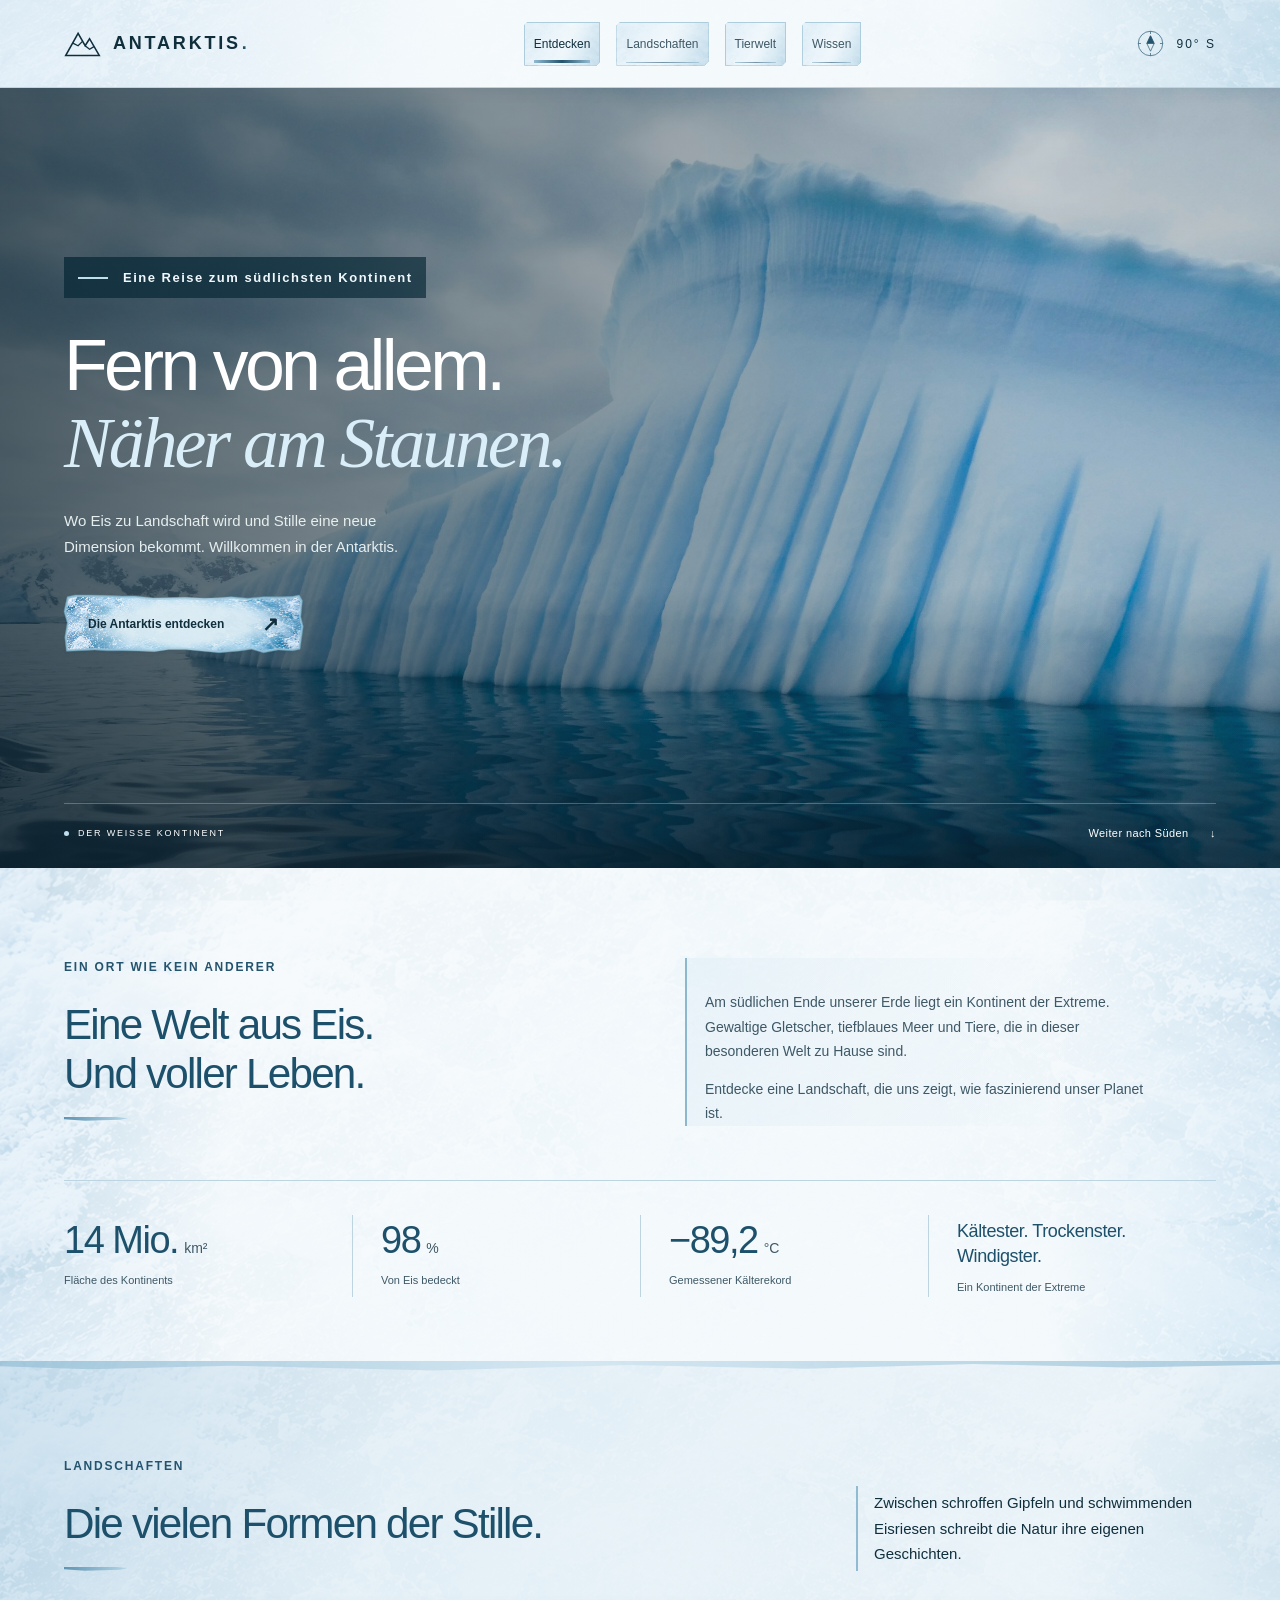
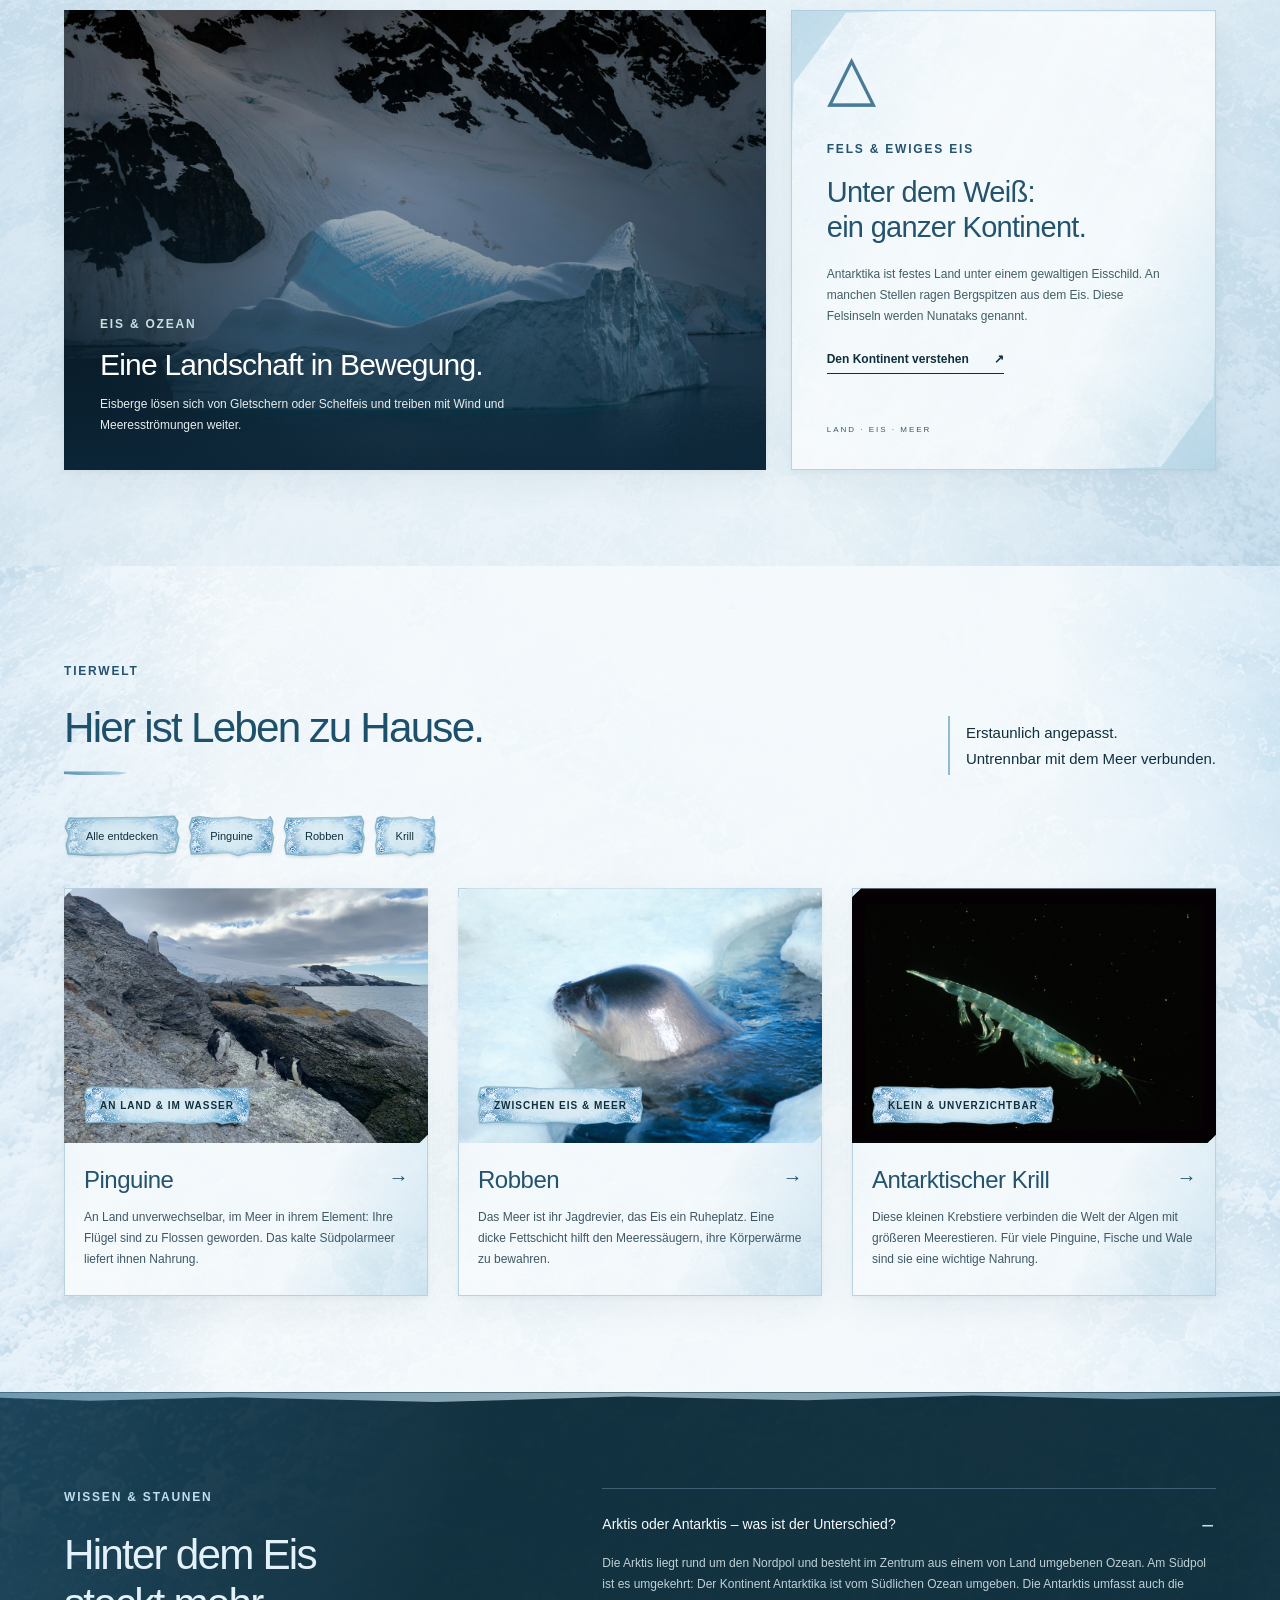
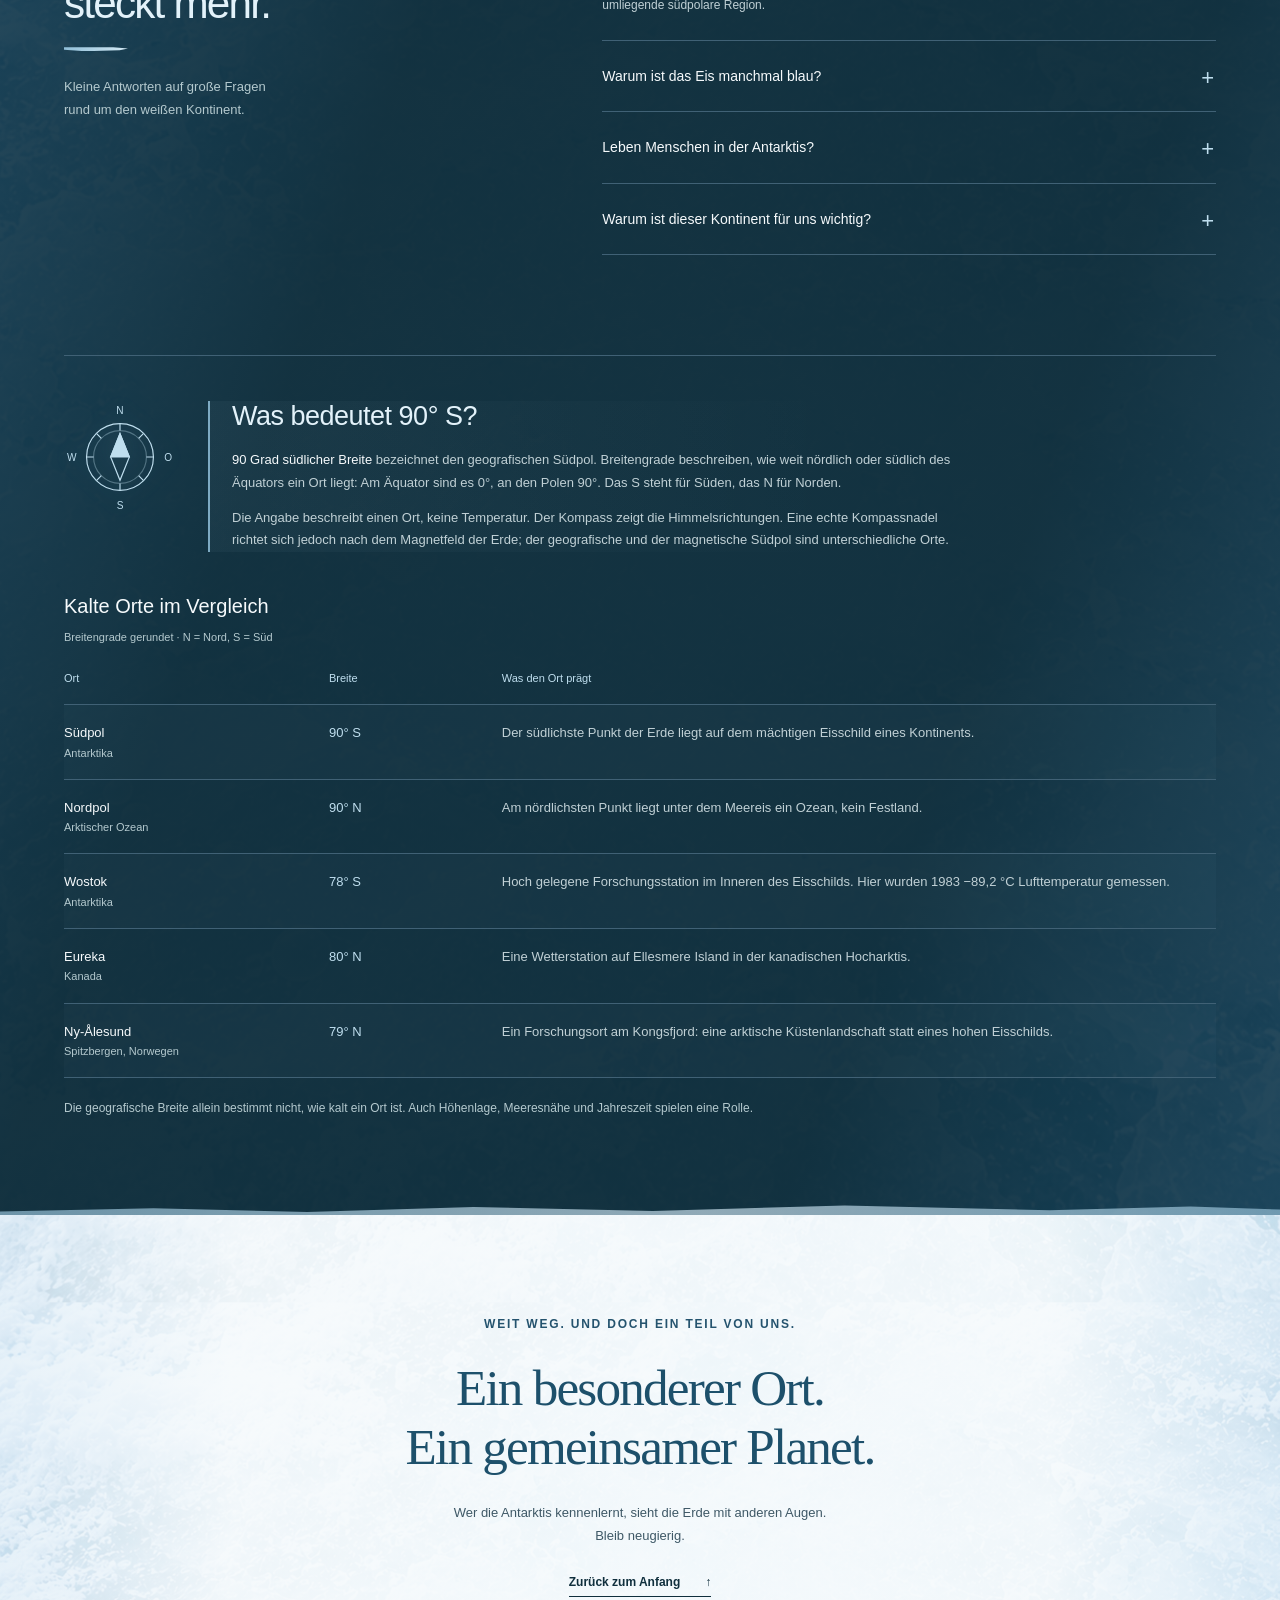
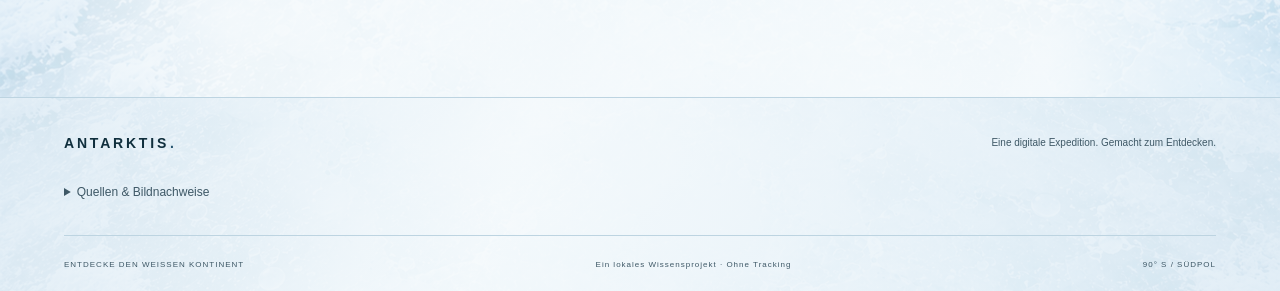
==== commit 533de1bd: "Eisdesign für Navigation, Überschriften und Infobereiche vereinheitlicht - Hintergründe, Karten und " ====
--- a/index.html
+++ b/index.html
@@ -22,7 +22,7 @@
       </svg>
       ANTARKTIS<span class="brand-dot">.</span>
     </a>
-    <button class="menu-toggle" type="button" aria-expanded="false" aria-controls="main-navigation" hidden>
+    <button class="menu-toggle ice-button" type="button" aria-expanded="false" aria-controls="main-navigation" hidden>
       Menü <span aria-hidden="true">☰</span>
     </button>
     <nav id="main-navigation" class="navigation" aria-label="Hauptnavigation">
@@ -51,7 +51,7 @@
         <p class="eyebrow"><span class="tiny-line"></span> Eine Reise zum südlichsten Kontinent</p>
         <h1 id="hero-title">Fern von allem.<br><em>Näher am Staunen.</em></h1>
         <p class="hero-description">Wo Eis zu Landschaft wird und Stille eine neue<br class="desktop-break"> Dimension bekommt. Willkommen in der Antarktis.</p>
-        <a class="button button-light" href="#landschaften">
+        <a class="button button-light ice-button" href="#landschaften">
           Die Antarktis entdecken <span aria-hidden="true">↗</span>
         </a>
       </div>
@@ -135,10 +135,10 @@
       </div>
       <!-- Filter werden erst mit JavaScript sichtbar; ohne JS sind alle Tiere lesbar. -->
       <div class="animal-filters" role="group" aria-label="Tierwelt filtern" hidden>
-        <button type="button" data-filter="alle" aria-pressed="true">Alle entdecken</button>
-        <button type="button" data-filter="pinguine" aria-pressed="false">Pinguine</button>
-        <button type="button" data-filter="robben" aria-pressed="false">Robben</button>
-        <button type="button" data-filter="krill" aria-pressed="false">Krill</button>
+        <button class="ice-button" type="button" data-filter="alle" aria-pressed="true">Alle entdecken</button>
+        <button class="ice-button" type="button" data-filter="pinguine" aria-pressed="false">Pinguine</button>
+        <button class="ice-button" type="button" data-filter="robben" aria-pressed="false">Robben</button>
+        <button class="ice-button" type="button" data-filter="krill" aria-pressed="false">Krill</button>
       </div>
       <p class="sr-only" id="filter-status" role="status" aria-live="polite"></p>
       <div class="animal-grid">
@@ -148,7 +148,7 @@
               <img src="frontend/bilder_tiere/pinguine.jpg"
                 alt="Zügelpinguine auf der Felsküste von Coronation Island"
                 width="3735" height="2801" loading="lazy">
-              <span class="image-tag">AN LAND & IM WASSER</span>
+              <span class="image-tag ice-label">AN LAND & IM WASSER</span>
             </div>
             <div class="animal-description">
               <h3 id="penguin-card-title">Pinguine <span aria-hidden="true">→</span></h3>
@@ -162,7 +162,7 @@
               <img src="frontend/bilder_tiere/robbe.jpg"
                 alt="Weddellrobbe schaut aus einem Atemloch im antarktischen Eis"
                 width="1816" height="1196" loading="lazy">
-              <span class="image-tag">ZWISCHEN EIS & MEER</span>
+              <span class="image-tag ice-label">ZWISCHEN EIS & MEER</span>
             </div>
             <div class="animal-description">
               <h3 id="seal-card-title">Robben <span aria-hidden="true">→</span></h3>
@@ -174,7 +174,7 @@
           <a class="animal-card-link" href="tierwelt.html#krill" aria-labelledby="krill-card-title">
             <div class="animal-image-wrap krill-image">
               <img src="frontend/bilder_tiere/krill.jpg" alt="Antarktischer Krill mit durchscheinendem Körper und großen dunklen Augen" width="4240" height="2893" loading="lazy">
-              <span class="image-tag">KLEIN & UNVERZICHTBAR</span>
+              <span class="image-tag ice-label">KLEIN & UNVERZICHTBAR</span>
             </div>
             <div class="animal-description">
               <h3 id="krill-card-title">Antarktischer Krill <span aria-hidden="true">→</span></h3>
--- a/styles.css
+++ b/styles.css
@@ -1,12 +1,15 @@
 /* 01 — Designsystem: Farben, Abstände und Schriften zentral anpassen. */
 :root {
   --ink: #102f3d;
-  --muted: #526b75;
-  --ice: #f1f6f6;
-  --paper: #fafcfb;
-  --teal: #26665f;
-  --mint: #c4e4df;
-  --line: #d5e0e1;
+  --muted: #3e5866;
+  --ice: #e7f1f7;
+  --paper: #f6fafc;
+  --teal: #24536e;
+  --mint: #bfdeee;
+  --line: #bdd4e1;
+  --ice-texture: url('frontend/bilder_landschaft/eisdecke.png');
+  --frost-shadow: 0 12px 32px #214b6510, 0 2px 5px #214b650b;
+  --frost-panel: linear-gradient(115deg, #edf6fbe8, #f6fafcfa 32%, #f6fafcf5 72%, #d5e8f2e6);
   --page: 1264px;
   --gutter: clamp(22px, 5vw, 80px);
   --header-height: 88px;
@@ -25,10 +28,10 @@
 h2 { font-size: clamp(32px, 3.3vw, 48px); line-height: 1.16; font-weight: 500; letter-spacing: -1.8px; }
 h3 { font-weight: 500; }
 [hidden] { display: none !important; }
-:focus-visible { outline: 3px solid #33867b; outline-offset: 6px; }
+:focus-visible { outline: 3px solid var(--teal); outline-offset: 6px; }
 .page-width { width: min(var(--page), calc(100% - var(--gutter) * 2)); margin-inline: auto; }
 .section-space { padding-block: 96px; }
-.eyebrow { font-size: 10px; font-weight: 600; letter-spacing: 2.5px; line-height: 1.6; }
+.eyebrow { font-size: 12px; font-weight: 700; letter-spacing: 1.8px; line-height: 1.65; }
 .section-label { color: var(--teal); margin-bottom: 23px; }
 .sr-only { position: absolute; width: 1px; height: 1px; padding: 0; overflow: hidden; clip-path: inset(50%); white-space: nowrap; }
 .skip-link { position: fixed; left: 20px; top: -100px; background: white; color: var(--ink); padding: 15px; z-index: 100; }
@@ -39,11 +42,16 @@
 .brand { display: inline-flex; gap: 12px; align-items: center; font-size: 18px; font-weight: 700; letter-spacing: 2.8px; text-decoration: none; white-space: nowrap; }
 .brand-icon { width: 37px; height: 32px; }
 .brand-dot { color: var(--teal); margin-left: -11px; }
-.navigation { display: flex; align-items: center; gap: 36px; height: 100%; }
-.navigation a { display: flex; align-items: center; height: 100%; position: relative; font-size: 12px; color: var(--muted); text-decoration: none; }
-.navigation a::after { content: ''; position: absolute; left: 0; right: 0; bottom: 23px; height: 2px; background: var(--teal); transform: scaleX(0); transition: transform .2s; }
-.navigation a:hover, .navigation a[aria-current] { color: var(--ink); }
-.navigation a:hover::after, .navigation a[aria-current]::after { transform: scaleX(1); }
+.navigation { display: flex; align-items: center; gap: 16px; height: 100%; }
+.navigation a { display: flex; align-items: center; justify-content: center; min-height: 44px; padding: 10px; position: relative; isolation: isolate; font-size: 12px; color: var(--muted); text-decoration: none; }
+/* Flache Eisflächen für Links; nur das Dekor wird an den Ecken beschnitten. */
+.navigation a::before { content: ''; position: absolute; inset: 0; z-index: -1; pointer-events: none; background: linear-gradient(115deg, #e3f0f8ed, #f3f9fcf5 55%, #c8e0edeb), var(--ice-texture) center / cover; box-shadow: inset 0 0 0 1px #adcddd; clip-path: polygon(4px 0, 100% 0, 100% calc(100% - 4px), calc(100% - 4px) 100%, 0 100%, 0 4px); transition: filter .2s, box-shadow .2s; }
+.navigation a::after { content: ''; position: absolute; left: 10px; right: 10px; bottom: 3px; height: 1px; pointer-events: none; background: linear-gradient(90deg, #91bbd0, var(--teal), #91bbd0); opacity: .6; transition: opacity .2s, box-shadow .2s; }
+.navigation a:is(:hover, :focus-visible, [aria-current]) { color: var(--ink); }
+.navigation a:is(:hover, :focus-visible)::before { filter: brightness(1.04); box-shadow: inset 0 0 0 1px #78adc9, inset 0 0 12px #c3e7f9; }
+.navigation a:is(:hover, :focus-visible, [aria-current])::after { opacity: 1; }
+.navigation a[aria-current]::after { height: 3px; }
+.navigation a:is(:hover, :focus-visible)::after { box-shadow: 0 0 7px #70b4d6a6; }
 .header-coordinate { font-size: 12px; letter-spacing: 2px; display: flex; gap: 12px; align-items: center; white-space: nowrap; }
 .compass-icon { width: 29px; height: 29px; color: var(--teal); }
 .compass-icon, .compass-rose { fill: none; stroke: currentColor; stroke-width: 1.5; }
@@ -56,14 +64,13 @@
 .hero-image { object-position: center 55%; }
 .hero-shade { background: linear-gradient(90deg, rgba(8,30,43,.73), rgba(8,30,43,.22) 80%), linear-gradient(0deg, rgba(8,30,43,.60), transparent 36%); }
 .hero-content { position: relative; padding-bottom: 45px; }
-.hero .eyebrow { display: flex; align-items: center; gap: 15px; color: #e0efee; margin-bottom: 29px; }
-.tiny-line { height: 1px; width: 30px; background: var(--mint); }
+.hero .eyebrow { display: flex; align-items: center; gap: 15px; width: fit-content; max-width: 100%; padding: 10px 14px; font-size: 13px; letter-spacing: 1.5px; color: #f1f8fc; background: linear-gradient(90deg, #102f3de6, #102f3dbf); margin-bottom: 29px; }
+.tiny-line { height: 2px; width: 30px; flex-shrink: 0; background: var(--mint); }
 h1 { font-size: clamp(48px, 5.6vw, 82px); line-height: 1.07; letter-spacing: -3.7px; font-weight: 500; }
 h1 em { font-family: Georgia, 'Times New Roman', serif; font-weight: 400; letter-spacing: -3px; }
 .hero-description { font-size: 15px; margin-top: 26px; color: #e6eeee; }
 .button { display: inline-flex; align-items: center; justify-content: space-between; gap: 38px; padding: 18px 24px; font-size: 12px; font-weight: 600; text-decoration: none; transition: background .2s, transform .2s; }
-.button-light { color: var(--ink); background: var(--paper); margin-top: 34px; }
-.button-light:hover { background: var(--mint); transform: translateY(-2px); }
+.button-light { color: var(--ink); background: transparent; margin-top: 34px; }
 .button span { font-size: 20px; }
 .hero-bottom { position: absolute; bottom: 29px; left: 0; right: 0; display: flex; justify-content: space-between; align-items: center; border-top: 1px solid #ffffff40; padding-top: 23px; font-size: 9px; letter-spacing: 1.8px; }
 .hero-bottom > span:first-child { display: flex; align-items: center; gap: 9px; }
@@ -84,7 +91,7 @@
 .facts .fact-note dd { font-size: 18px; letter-spacing: -.4px; line-height: 1.4; }
 .landscapes { background: var(--ice); }
 .section-heading { display: flex; align-items: flex-end; justify-content: space-between; gap: 40px; margin-bottom: 39px; }
-.section-heading > p { font-size: 12px; color: var(--muted); padding-bottom: 3px; }
+.section-heading > p { font-size: 15px; color: var(--ink); line-height: 1.7; max-width: 360px; padding: 4px 0 4px 16px; border-inline-start: 2px solid #91bbd0; }
 .landscape-grid { display: grid; grid-template-columns: 1.65fr 1fr; gap: 25px; }
 .landscape-feature { position: relative; min-height: 460px; overflow: hidden; background: #244a60; color: white; }
 .landscape-feature::after { content: ''; position: absolute; inset: 0; background: linear-gradient(0deg, #0c283bec, #102f3d00 90%); }
@@ -93,8 +100,8 @@
 .image-caption .eyebrow { color: #c5e3e3; }
 .image-caption h3 { font-size: 30px; letter-spacing: -.8px; margin-top: 13px; }
 .image-caption p { font-size: 12px; color: #e6eeee; max-width: 440px; margin-top: 12px; }
-.landscape-note { padding: 36px; background: #e0ecea; position: relative; display: flex; flex-direction: column; align-items: flex-start; }
-.line-art { font-family: Georgia, serif; font-size: 64px; line-height: 1; color: #497d78; margin-bottom: 30px; }
+.landscape-note { padding: 36px; background: var(--ice); position: relative; display: flex; flex-direction: column; align-items: flex-start; }
+.line-art { font-family: Georgia, serif; font-size: 64px; line-height: 1; color: #487b97; margin-bottom: 30px; }
 .landscape-note .eyebrow { color: var(--teal); }
 .landscape-note h3 { font-size: 29px; letter-spacing: -.7px; line-height: 1.2; margin-top: 16px; }
 .landscape-note > p:not(.eyebrow) { font-size: 12px; color: #415e63; margin-top: 19px; }
@@ -105,9 +112,7 @@
 
 /* 05 — Tierfilter: hidden entfernt Karten auch aus dem Accessibility-Baum. */
 .animal-filters { display: flex; gap: 8px; margin-bottom: 30px; }
-.animal-filters button { border: 1px solid var(--line); color: var(--muted); background: transparent; border-radius: 30px; padding: 11px 21px; font-size: 11px; min-height: 44px; }
-.animal-filters button[aria-pressed="true"] { background: var(--ink); color: white; border-color: var(--ink); }
-.animal-filters button:hover { border-color: var(--ink); }
+.animal-filters button { border: 1px solid transparent; color: var(--ink); background: transparent; border-radius: 0; padding: 11px 21px; font-size: 11px; min-height: 44px; }
 .animal-grid { display: grid; grid-template-columns: repeat(3, minmax(0, 1fr)); gap: 30px; }
 .animal-card-link { display: block; height: 100%; text-decoration: none; }
 .animal-card-link:hover h3, .animal-card-link:focus-visible h3 { color: var(--teal); }
@@ -115,8 +120,8 @@
 .animal-image-wrap { position: relative; overflow: hidden; background: var(--ice); }
 .animal-image-wrap img { width: 100%; height: 255px; transition: transform .5s; }
 .animal-card:hover img { transform: scale(1.025); }
-.image-tag { position: absolute; bottom: 18px; left: 20px; padding: 9px 12px; background: var(--paper); color: var(--ink); font-size: 8px; letter-spacing: 1.4px; }
-.animal-description { padding-top: 23px; }
+.image-tag { position: absolute; bottom: 18px; left: 20px; max-width: calc(100% - 40px); padding: 12px 16px; color: var(--ink); font-size: 10px; font-weight: 600; line-height: 1.5; letter-spacing: 1px; }
+.animal-description { padding: 23px 20px 26px; }
 .animal-description h3 { display: flex; justify-content: space-between; gap: 12px; font-size: 24px; letter-spacing: -.5px; }
 .animal-description h3 span { font-size: 20px; color: var(--teal); }
 .animal-description p { font-size: 12px; color: var(--muted); margin-top: 13px; max-width: 460px; }
@@ -172,8 +177,8 @@
 .wildlife-intro { padding-block: 70px 46px; }
 .wildlife-intro h1 { font-size: clamp(40px, 5vw, 68px); letter-spacing: -2px; max-width: 900px; }
 .wildlife-intro > p:not(.eyebrow) { color: var(--muted); max-width: 680px; font-size: 15px; margin-top: 25px; }
-.species-navigation { display: flex; flex-wrap: wrap; gap: 14px 28px; margin-top: 30px; }
-.species-navigation a { font-size: 13px; padding-block: 10px; }
+.species-navigation { display: flex; flex-wrap: wrap; gap: 12px; margin-top: 30px; }
+.species-navigation a { display: inline-flex; align-items: center; justify-content: center; min-height: 44px; max-width: 100%; font-size: 13px; font-weight: 600; padding: 13px 22px; color: var(--ink); text-decoration: none; }
 .species-section { display: grid; grid-template-columns: minmax(0, 1fr) minmax(0, 1fr); gap: 60px; padding-block: 64px; border-top: 1px solid var(--line); }
 .species-photo { margin: 0; }
 .species-photo img { width: 100%; height: auto; aspect-ratio: 4 / 3; }
@@ -193,11 +198,166 @@
 .food-chain small { display: block; font-size: 12px; line-height: 1.6; margin-top: 8px; color: var(--muted); }
 .food-chain > span { color: var(--teal); font-size: 25px; }
 
+/* Gemeinsame Eisoberfläche: vorhandene Textur wiederverwenden, Schriftflächen
+   mit hellen bzw. dunklen Farbschichten beruhigen. Kein fixierter Hintergrund,
+   kein zusätzlicher Scroll-Effekt und keine Dekoration über Bedienelementen. */
+body:not(.opening-page) {
+  background-color: var(--paper);
+  background-image: linear-gradient(90deg, #e4f0f8d9, #f6fafcf5 18%, #f6fafcf5 82%, #e4f0f8d9), var(--ice-texture);
+  background-size: auto, 1600px auto;
+}
+.site-header {
+  background: linear-gradient(105deg, #e4f0f8ed, #f6fafcfa 35%, #f6fafcf5 75%, #d5e8f2e6), var(--ice-texture) center / cover;
+  box-shadow: 0 3px 15px #173e5110;
+}
+.landscapes {
+  background: linear-gradient(110deg, #c9dfede6, #e7f1f7f5 28%, #edf5f9f5 72%, #c9dfede6), var(--ice-texture) center / cover;
+}
+.landscape-note, .animal-card-link, .ecosystem, .food-chain > div {
+  background: var(--frost-panel), var(--ice-texture) center / cover;
+  box-shadow: inset 0 0 0 1px #b7d2e2, inset 0 2px 0 #e3f3fc, var(--frost-shadow);
+}
+/* Nur die dekorativen Flächen erhalten Bruchkanten. Inhalte und Fokusrahmen
+   werden nicht beschnitten; auch lange Texte dürfen die Karten vergrößern. */
+.landscape-note, .ecosystem { isolation: isolate; }
+.ecosystem { position: relative; }
+.landscape-note::before, .landscape-note::after,
+.ecosystem::before, .ecosystem::after {
+  content: '';
+  position: absolute;
+  inset: 0;
+  z-index: -1;
+  pointer-events: none;
+  background: linear-gradient(135deg, #a6cce09c, #dceef862 48%, #92bdd48c);
+  clip-path: polygon(0 0, 36% 0, 13% 3px, 3px 16%, 0 36%);
+}
+.landscape-note::after, .ecosystem::after { transform: rotate(180deg); }
+.animal-card-link { transition: box-shadow .2s; }
+.animal-card-link:hover, .animal-card-link:focus-visible {
+  box-shadow: inset 0 0 0 1px #8db8cf, inset 0 2px 0 #e3f3fc, 0 12px 30px #214b651c;
+}
+.animal-image-wrap, .species-photo img {
+  clip-path: polygon(9px 0, 100% 0, 100% calc(100% - 9px), calc(100% - 9px) 100%, 0 100%, 0 9px);
+}
+.landscape-feature { box-shadow: var(--frost-shadow); }
+.food-chain > div { border-top-color: #83b3cd; }
+.knowledge {
+  background: linear-gradient(110deg, #173e53ed, #102f3dfa 28%, #102f3dfa 72%, #173e53ed), var(--ice-texture) center / cover;
+}
+.hero :focus-visible, .knowledge :focus-visible { outline-color: var(--mint); }
+.questions details, .questions details:last-child, .polar-guide,
+.polar-comparison th, .polar-comparison td { border-color: #406175; }
+.polar-comparison tbody tr:nth-child(odd) { background: #b4d7eb06; }
+.compass-rose { filter: drop-shadow(0 0 12px #8ac5e526); }
+.site-footer {
+  background: linear-gradient(110deg, #e2eef6ed, #f6fafcf7 40%, #e2eef6ed), var(--ice-texture) center / cover;
+}
+/* Flache, unregelmäßige Eissäume liegen innerhalb der freien Abschnittsränder. */
+.landscapes, .knowledge { position: relative; }
+.landscapes::before, .knowledge::before, .knowledge::after {
+  content: '';
+  position: absolute;
+  left: 0;
+  right: 0;
+  height: 12px;
+  pointer-events: none;
+  background: linear-gradient(90deg, #92bdd4b3, #cbe2efad 45%, #92bdd4b3);
+  clip-path: polygon(0 0, 100% 0, 100% 30%, 88% 56%, 76% 25%, 63% 66%, 49% 34%, 34% 80%, 18% 40%, 7% 70%, 0 45%);
+}
+.landscapes::before, .knowledge::before { top: 0; }
+.knowledge::after { bottom: 0; transform: rotate(180deg); }
+
+/* Überschriften bleiben Text: Farbe und kurze Eiskante ordnen die Inhalte,
+   ohne den Titel wie ein weiteres Bedienelement einzurahmen. */
+:is(.intro, .section-heading, .species-copy, .ecosystem, .closing) h2,
+.wildlife-intro h1 { color: #1d506b; }
+:is(.landscape-note, .animal-description, .species-copy) h3 { color: var(--teal); }
+.hero h1 em { color: #d9eef8; }
+.knowledge h2, .knowledge h3 { color: #e3f2fa; }
+:is(.intro, .section-heading, .species-copy, .ecosystem) h2::after,
+.wildlife-intro h1::after, .knowledge h2::after {
+  content: '';
+  display: block;
+  width: 64px;
+  height: 4px;
+  margin-top: 18px;
+  background: linear-gradient(90deg, #5f94b2, #b5d6e7);
+  clip-path: polygon(0 0, 77% 0, 100% 35%, 87% 75%, 33% 100%, 0 65%);
+  pointer-events: none;
+}
+.knowledge h2::after { background: linear-gradient(90deg, #91bfd8, #d3e9f4); }
+/* Wenige erklärende Flächen erhalten eine Seitenkante. Die native Struktur
+   von Absätzen, Überschriften und Wissensfragen bleibt unverändert. */
+.intro-detail, .species-copy > h3 + p {
+  border-inline-start: 2px solid #8db7cd;
+  padding-inline: 18px 12px;
+  background: linear-gradient(90deg, #deedf67a, #f6fafc00 85%);
+}
+.polar-explanation > div {
+  border-inline-start: 2px solid #7daac3;
+  padding-inline-start: 22px;
+  background: linear-gradient(90deg, #bedff00b, transparent 85%);
+}
+.facts dd { color: #1d506b; }
+
+/* Eisbuttons: Dekor liegt hinter dem Text und verändert keine Abstände.
+   Die SVG-Maske beschränkt den Lichtreflex auf die Innenränder. */
+.ice-button { position: relative; isolation: isolate; }
+/* Bildlabels teilen nur das Material: keine eigene Aktion und kein Tabstopp.
+   Ihre absolute Position kommt weiterhin von .image-tag. */
+.ice-label { isolation: isolate; }
+.ice-button::before, .ice-label::before { content: ''; position: absolute; inset: 0; z-index: -1; pointer-events: none; background: radial-gradient(ellipse, #dfedf3eb 30%, #dfedf300 74%), url('frontend/bilder_landschaft/eisdecke.png') center / cover; clip-path: polygon(2% 5%, 12% 2%, 36% 5%, 54% 2%, 72% 6%, 98% 2%, 100% 20%, 98% 47%, 100% 63%, 98% 96%, 78% 94%, 60% 99%, 36% 94%, 2% 98%, 0 73%, 2% 47%, 0 26%); }
+.ice-decorated:is(.ice-button, .ice-label)::before { display: none; }
+.ice-button-art { position: absolute; inset: 0; width: 100%; height: 100%; z-index: -1; overflow: visible; pointer-events: none; filter: drop-shadow(0 2px 1px #12384e1c); }
+.ice-ui-base { fill: #8ebbcf; stroke: #6399b1; stroke-width: .6; }
+.ice-ui-tint { opacity: .15; }
+.ice-ui-selected { opacity: 0; transition: opacity .15s; }
+.ice-button[aria-pressed="true"] .ice-ui-selected,
+.ice-button[aria-expanded="true"] .ice-ui-selected { opacity: 1; }
+.ice-ui-inner-edge { fill: none; stroke: #a6ccdf; stroke-width: 1; opacity: .6; }
+.ice-ui-lit-edge { fill: none; stroke: #b9deee; stroke-width: 1.8; opacity: 0; transition: opacity .22s; }
+.ice-tone-light, .ice-tone-quiet { stop-color: #dfedf3; }
+.ice-tone-mid { stop-color: #cce2ec; }
+.ice-tone-blue { stop-color: #a9cedf; }
+.ice-tone-beam { stop-color: #b7ddeb; }
+.ice-tone-beam-center { stop-color: #cbe8f4; }
+.ice-button:is(:hover, :focus-visible, .ice-lit) .ice-ui-lit-edge { opacity: .9; }
+.ice-button:is(:hover, :focus-visible, .ice-lit) .ice-ui-glint { animation: ice-edge-light .85s ease-out both; }
+@keyframes ice-edge-light { from { transform: translateX(0); } to { transform: translateX(260%); } }
+
+/* Optionaler Eis-Einstieg: vier Schollen mit gemeinsamer lokaler Textur.
+   Die passgenauen SVG-Bruchkanten werden in opening.html gepflegt. */
+.opening-page { background: #d8edf3; }
+.opening-stage { position: relative; height: 100svh; overflow: hidden; isolation: isolate; }
+.opening-destination, .ice-surface { position: absolute; inset: 0; width: 100%; height: 100%; }
+.opening-destination { background: #2b4a5a url('frontend/bilder_landschaft/hero-antarktis.jpg') center / cover; pointer-events: none; }
+.opening-destination iframe { display: block; border: 0; width: 100%; height: 100%; }
+.ice-surface { z-index: 1; overflow: visible; transition: opacity .12s ease-out; }
+.ice-plate { stroke: #28596e; stroke-width: 8; stroke-linejoin: round; }
+.ice-edge { fill: none; stroke: #effcff; stroke-width: 3; stroke-linejoin: bevel; transform: translateY(-4px); opacity: .85; }
+.ice-hairline { fill: none; stroke: #427c91; stroke-width: 1.5; opacity: .38; }
+.ice-slab { transform-box: view-box; transform-origin: center; transition: transform 1.05s cubic-bezier(.55, .02, .25, 1) .08s; }
+.opening-brand { position: absolute; z-index: 2; top: 9%; left: 0; width: 100%; text-align: center; text-transform: uppercase; font-size: clamp(16px, 2vw, 23px); font-weight: 500; letter-spacing: .38em; padding-left: .38em; line-height: 1.5; color: #153b50; text-shadow: 0 1px 14px #fff; }
+.ice-trigger { position: absolute; z-index: 3; top: 49%; left: 50%; transform: translate(-50%, -45%); width: min(540px, 88%); height: min(310px, 46%); display: flex; align-items: flex-end; justify-content: center; padding-bottom: 24px; text-decoration: none; color: #12384e; }
+.ice-trigger span { font-family: Georgia, 'Times New Roman', serif; font-size: clamp(25px, 3vw, 40px); line-height: 1.2; text-align: center; text-shadow: 0 1px 15px #fff, 0 0 30px #f0fbff; transition: transform .2s, color .2s; }
+.ice-trigger:hover span { transform: translateY(-3px); color: #071f30; }
+.ice-trigger:focus-visible { outline: 2px solid #153b50; outline-offset: 8px; background: #f5fcff24; }
+.opening-brand, .ice-trigger { transition: opacity .18s ease-out; }
+.is-opening .opening-brand, .is-opening .ice-trigger { opacity: 0; }
+.is-opening .ice-slab-top { transform: translateY(-105%); }
+.is-opening .ice-slab-right { transform: translateX(105%); }
+.is-opening .ice-slab-bottom { transform: translateY(105%); }
+.is-opening .ice-slab-left { transform: translateX(-105%); }
+@media (prefers-reduced-motion: reduce) {
+  .is-opening .ice-surface { opacity: 0; }
+  .is-opening .ice-slab { transform: none; }
+}
+
 /* 07 — Responsive Layout, ohne separate mobile Inhalte. */
 @media (min-width: 1600px) { .site-header { padding-inline: max(var(--gutter), calc((100vw - var(--page)) / 2)); } }
 @media (max-width: 1000px) {
   .header-coordinate { display: none; }
-  .navigation { gap: 25px; }
+  .navigation { gap: 5px; }
   .hero { min-height: 620px; }
   .intro { gap: 45px; }
   .facts > div { padding-inline: 20px; }
@@ -217,16 +377,15 @@
   .brand { font-size: 15px; gap: 10px; letter-spacing: 2px; }
   .brand-icon { width: 30px; height: 26px; }
   .brand-dot { margin-left: -9px; }
-  .js .menu-toggle { display: inline-flex; align-items: center; gap: 12px; background: transparent; border: 1px solid var(--line); padding: 10px 12px; font-size: 11px; min-height: 44px; margin-block: -8px; color: var(--ink); }
-  .navigation { width: 100%; height: auto; justify-content: space-between; gap: 12px; padding-block: 14px 4px; }
+  .js .menu-toggle { display: inline-flex; align-items: center; gap: 12px; background: transparent; border: 1px solid transparent; padding: 10px 12px; font-size: 11px; min-height: 44px; margin-block: -8px; color: var(--ink); }
+  .navigation { width: 100%; height: auto; justify-content: flex-start; flex-wrap: wrap; gap: 6px; padding-block: 14px 4px; }
   .js .navigation { display: none; }
   .js .navigation.is-open { display: flex; }
-  .navigation a { font-size: 11px; min-height: 36px; }
-  .navigation a::after { bottom: 0; }
+  .navigation a { flex: 1 0 auto; font-size: 11px; min-height: 44px; padding-inline: 8px; }
   .hero { min-height: 620px; height: calc(92svh - var(--header-height)); max-height: 780px; }
   h1 { font-size: clamp(43px, 8vw, 62px); letter-spacing: -2px; }
   h1 em { letter-spacing: -2px; }
-  .hero .eyebrow { font-size: 8px; letter-spacing: 1.8px; gap: 10px; margin-bottom: 25px; }
+  .hero .eyebrow { font-size: 12px; letter-spacing: 1px; gap: 10px; margin-bottom: 25px; }
   .tiny-line { width: 20px; }
   .hero-description { font-size: 13px; max-width: 350px; }
   .hero-content { padding-bottom: 30px; }
@@ -273,4 +432,6 @@
 @media (prefers-reduced-motion: reduce) {
   html { scroll-behavior: auto; }
   *, *::before, *::after { transition: none !important; animation: none !important; }
-}
+  /* Ruhige Blende ohne Verschieben der Eisflächen. */
+  .opening-page .ice-surface { transition: opacity .12s ease-out !important; }
+}
